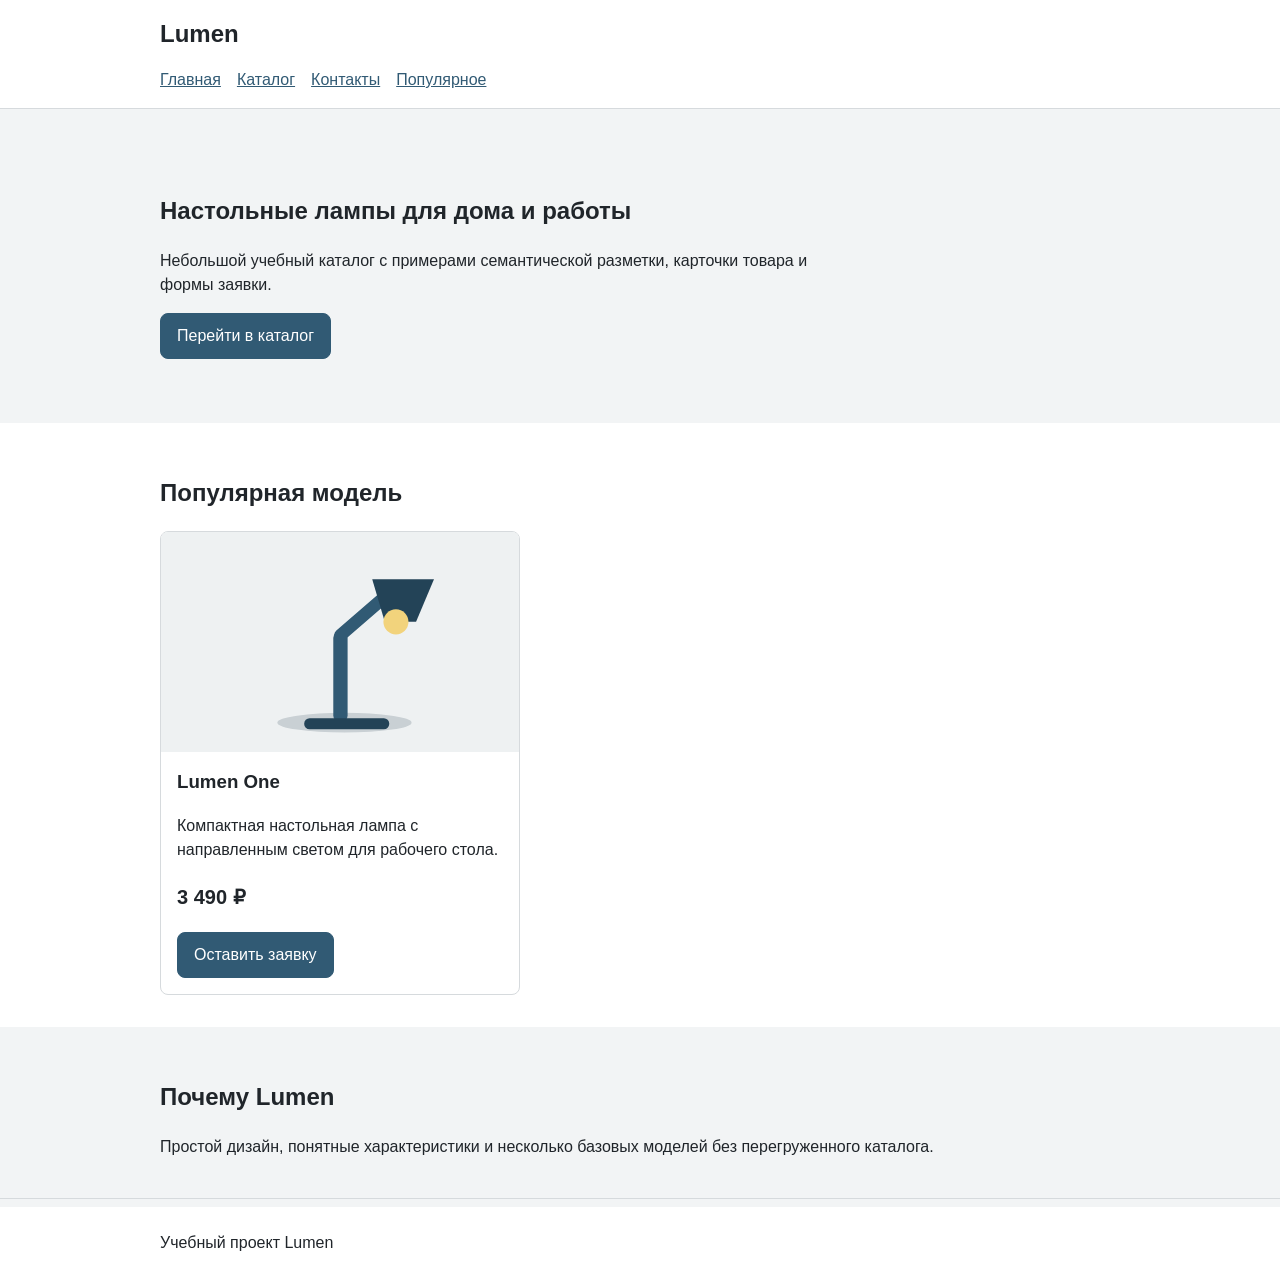
==== index.html @ 56492853 "feat: initialize project from template" ====
<!DOCTYPE html>
<html lang="ru">
<head>
  <meta charset="UTF-8">
  <meta name="viewport" content="width=device-width, initial-scale=1.0">
  <meta name="description" content="Учебный пример небольшого каталога настольных ламп.">
  <title>Lumen — настольные лампы</title>
  <link rel="stylesheet" href="css/style.css">
</head>
<body>
  <header class="site-header">
    <div class="container">
      <a class="logo" href="index.html">Lumen</a>
      <nav class="site-nav" aria-label="Основная навигация">
        <ul class="site-nav__list">
          <li><a href="index.html">Главная</a></li>
          <li><a href="catalog.html">Каталог</a></li>
          <li><a href="contacts.html">Контакты</a></li>
          <li><a href="#popular">Популярное</a></li>
        </ul>
      </nav>
    </div>
  </header>

  <main>
    <section class="hero">
      <div class="container">
        <h1>Настольные лампы для дома и работы</h1>
        <p>Небольшой учебный каталог с примерами семантической разметки, карточки товара и формы заявки.</p>
        <a class="button" href="catalog.html">Перейти в каталог</a>
      </div>
    </section>

    <section class="section" id="popular">
      <div class="container">
        <h2>Популярная модель</h2>
        <article class="product-card">
          <img class="product-card__image" src="images/lamp.svg" alt="Настольная лампа Lumen One">
          <div class="product-card__content">
            <h3 class="product-card__title">Lumen One</h3>
            <p>Компактная настольная лампа с направленным светом для рабочего стола.</p>
            <p class="product-card__price">3 490 ₽</p>
            <button class="button" type="button" id="open-order-dialog">Оставить заявку</button>
          </div>
        </article>
      </div>
    </section>

    <section class="section section--muted" id="advantages">
      <div class="container">
        <h2>Почему Lumen</h2>
        <p>Простой дизайн, понятные характеристики и несколько базовых моделей без перегруженного каталога.</p>
      </div>
    </section>
  </main>

  <footer class="site-footer" id="contacts">
    <div class="container">
      <p>Учебный проект Lumen</p>
    </div>
  </footer>

  <dialog class="order-dialog" id="order-dialog">
    <form class="order-form" id="order-form" action="#" method="post">
      <h2>Заявка на Lumen One</h2>

      <label for="order-name">Имя</label>
      <input id="order-name" name="name" type="text" minlength="2" maxlength="50" autocomplete="name" required>

      <label for="order-email">E-mail</label>
      <input id="order-email" name="email" type="email" placeholder="name@example.ru" autocomplete="email" required>

      <label for="order-phone">Телефон</label>
      <input id="order-phone" name="phone" type="tel" inputmode="tel" placeholder="+7 900 000-00-00" pattern="\+7[0-9]{10}" autocomplete="tel" required>

      <label for="order-model">Модель</label>
      <select id="order-model" name="model" required>
        <option value="">Выберите модель</option>
        <option value="lumen-one">Lumen One</option>
      </select>

      <label for="order-date">Желаемая дата связи</label>
      <input id="order-date" name="contact-date" type="date">

      <input name="source" type="hidden" value="main-page">

      <label for="order-comment">Комментарий</label>
      <textarea id="order-comment" name="comment" rows="4" maxlength="300" placeholder="Дополнительная информация"></textarea>

      <label class="checkbox-label" for="order-agreement">
        <input id="order-agreement" name="agreement" type="checkbox" required>
        Согласен на обработку данных
      </label>

      <p class="form-message" id="form-message" hidden>Заявка отправлена.</p>

      <div class="form-actions">
        <button class="button" type="submit">Отправить</button>
        <button class="button button--secondary" type="button" id="close-order-dialog">Закрыть</button>
      </div>
    </form>
  </dialog>

  <script src="js/main.js"></script>
</body>
</html>
---- css/style.css ----
:root {
  --color-primary: #315a74;
  --color-primary-dark: #234357;
  --color-text: #20252a;
  --color-muted: #f2f4f5;
  --color-border: #d6dadd;
  --color-white: #ffffff;
  --space-sm: 8px;
  --space-md: 16px;
  --space-lg: 32px;
  --radius: 8px;
}

* {
  box-sizing: border-box;
}

body {
  position: relative;
  min-height: 100vh;
  margin: 0;
  padding-bottom: 80px;
  color: var(--color-text);
  background: var(--color-white);
  font-family: Arial, sans-serif;
  line-height: 1.5;
}

img {
  max-width: 100%;
}

.container {
  width: 90%;
  max-width: 960px;
  margin: 0 auto;
}

.site-header {
  padding: var(--space-md) 0;
  border-bottom: 1px solid var(--color-border);
}

.logo {
  display: block;
  margin-bottom: var(--space-md);
  color: var(--color-text);
  font-size: 24px;
  font-weight: 700;
  text-decoration: none;
}

.site-nav__list {
  display: flex;
  gap: var(--space-md);
  margin: 0;
  padding: 0;
  list-style: none;
}

.site-nav a,
.breadcrumbs a {
  color: var(--color-primary);
}

.site-nav a:hover,
.breadcrumbs a:hover {
  color: var(--color-primary-dark);
}

.site-nav a:focus-visible,
.breadcrumbs a:focus-visible,
.button:focus-visible,
input:focus-visible,
select:focus-visible,
textarea:focus-visible {
  outline: 2px solid var(--color-primary);
  outline-offset: 3px;
}

.hero {
  padding: 64px 0;
  background: var(--color-muted);
}

.hero p {
  max-width: 650px;
}

.section {
  padding: var(--space-lg) 0;
}

.section--muted {
  background: var(--color-muted);
}

.product-card {
  width: 360px;
  max-width: 100%;
  margin-top: var(--space-md);
  overflow: hidden;
  border: 1px solid var(--color-border);
  border-radius: var(--radius);
  background: var(--color-white);
}

.product-card__image {
  display: block;
  width: 100%;
  height: 220px;
  object-fit: cover;
  background: var(--color-muted);
}

.product-card__content {
  padding: var(--space-md);
}

.product-card__title {
  margin-top: 0;
}

.product-card__price {
  font-size: 20px;
  font-weight: 700;
}

.button {
  display: inline-block;
  padding: 10px 16px;
  border: 1px solid var(--color-primary);
  border-radius: var(--radius);
  background: var(--color-primary);
  color: var(--color-white);
  font: inherit;
  text-decoration: none;
  cursor: pointer;
}

.button:hover {
  background: var(--color-primary-dark);
}

.button--secondary {
  background: var(--color-white);
  color: var(--color-primary);
}

.breadcrumbs {
  margin-bottom: var(--space-md);
}

.catalog-note,
.contact-box {
  margin: var(--space-md) 0 var(--space-lg);
  padding: var(--space-md);
  border-left: 4px solid var(--color-primary);
  background: var(--color-muted);
}

.order-dialog {
  width: 420px;
  max-width: 90%;
  border: 0;
  border-radius: var(--radius);
}

.order-dialog::backdrop {
  background: rgb(0 0 0 / 45%);
}

.order-form label:not(.checkbox-label) {
  display: block;
  margin-top: var(--space-md);
  margin-bottom: var(--space-sm);
}

.order-form input:not([type="checkbox"]),
.order-form select,
.order-form textarea {
  display: block;
  width: 100%;
  padding: 10px;
  border: 1px solid var(--color-border);
  border-radius: var(--radius);
  font: inherit;
}

.checkbox-label {
  display: block;
  margin: var(--space-md) 0;
}

.form-actions {
  margin-top: var(--space-md);
}

.form-actions .button {
  margin-right: var(--space-sm);
}

.form-message {
  padding: var(--space-sm);
  background: var(--color-muted);
}

.site-footer {
  position: absolute;
  right: 0;
  bottom: 0;
  left: 0;
  margin-top: var(--space-lg);
  padding: var(--space-md) 0;
  border-top: 1px solid var(--color-border);
}
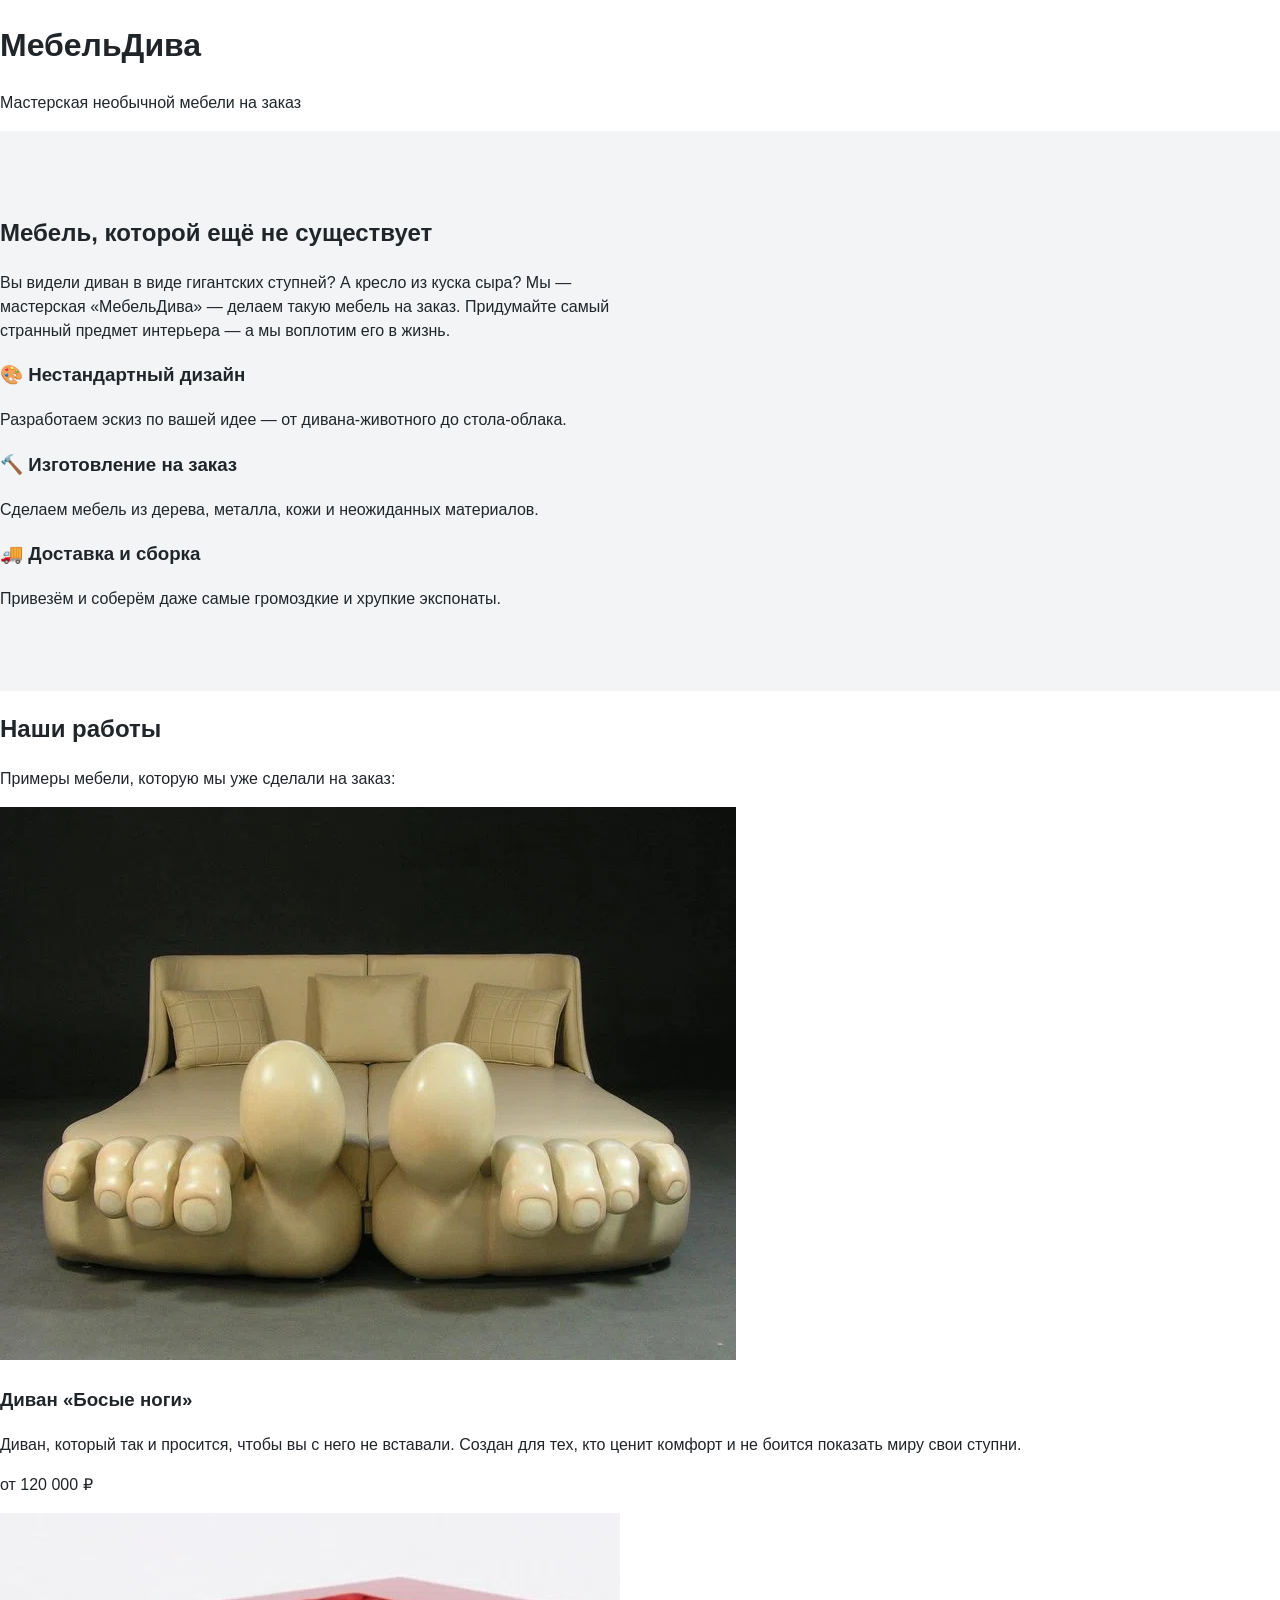
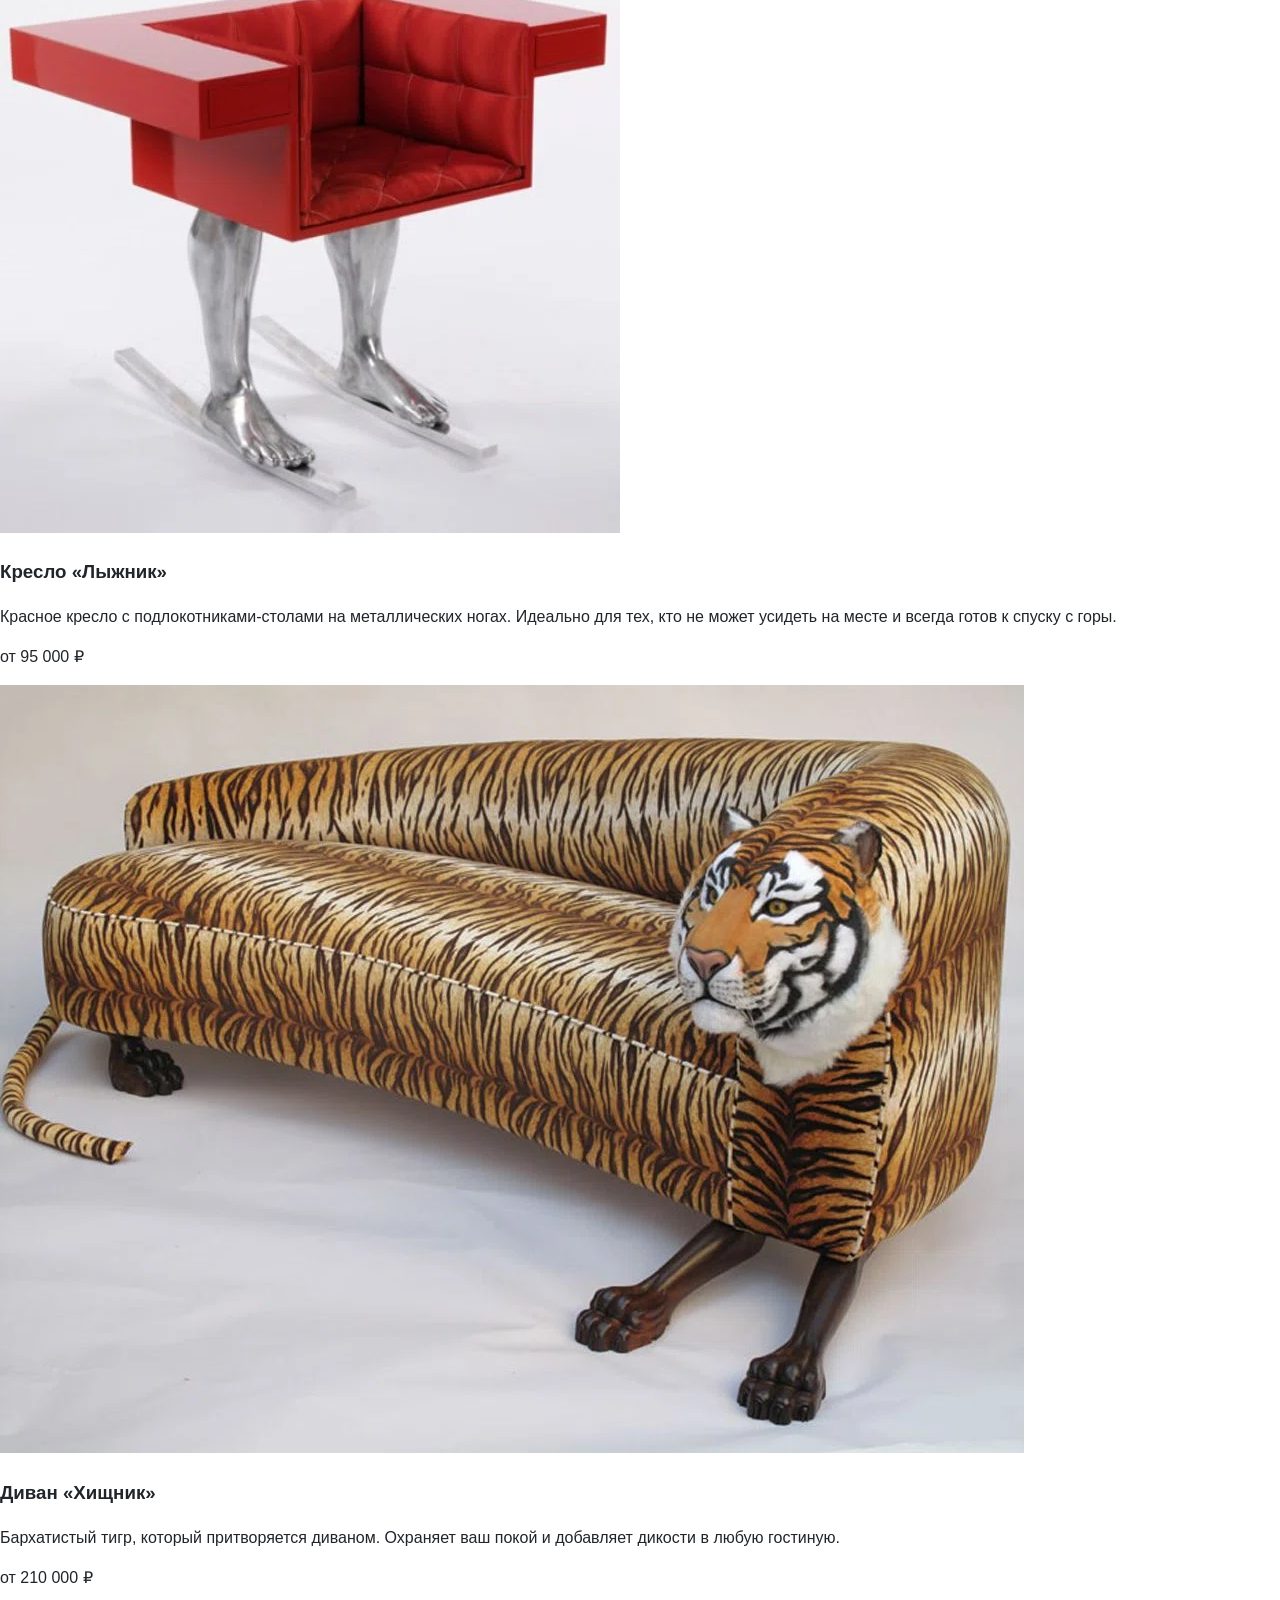
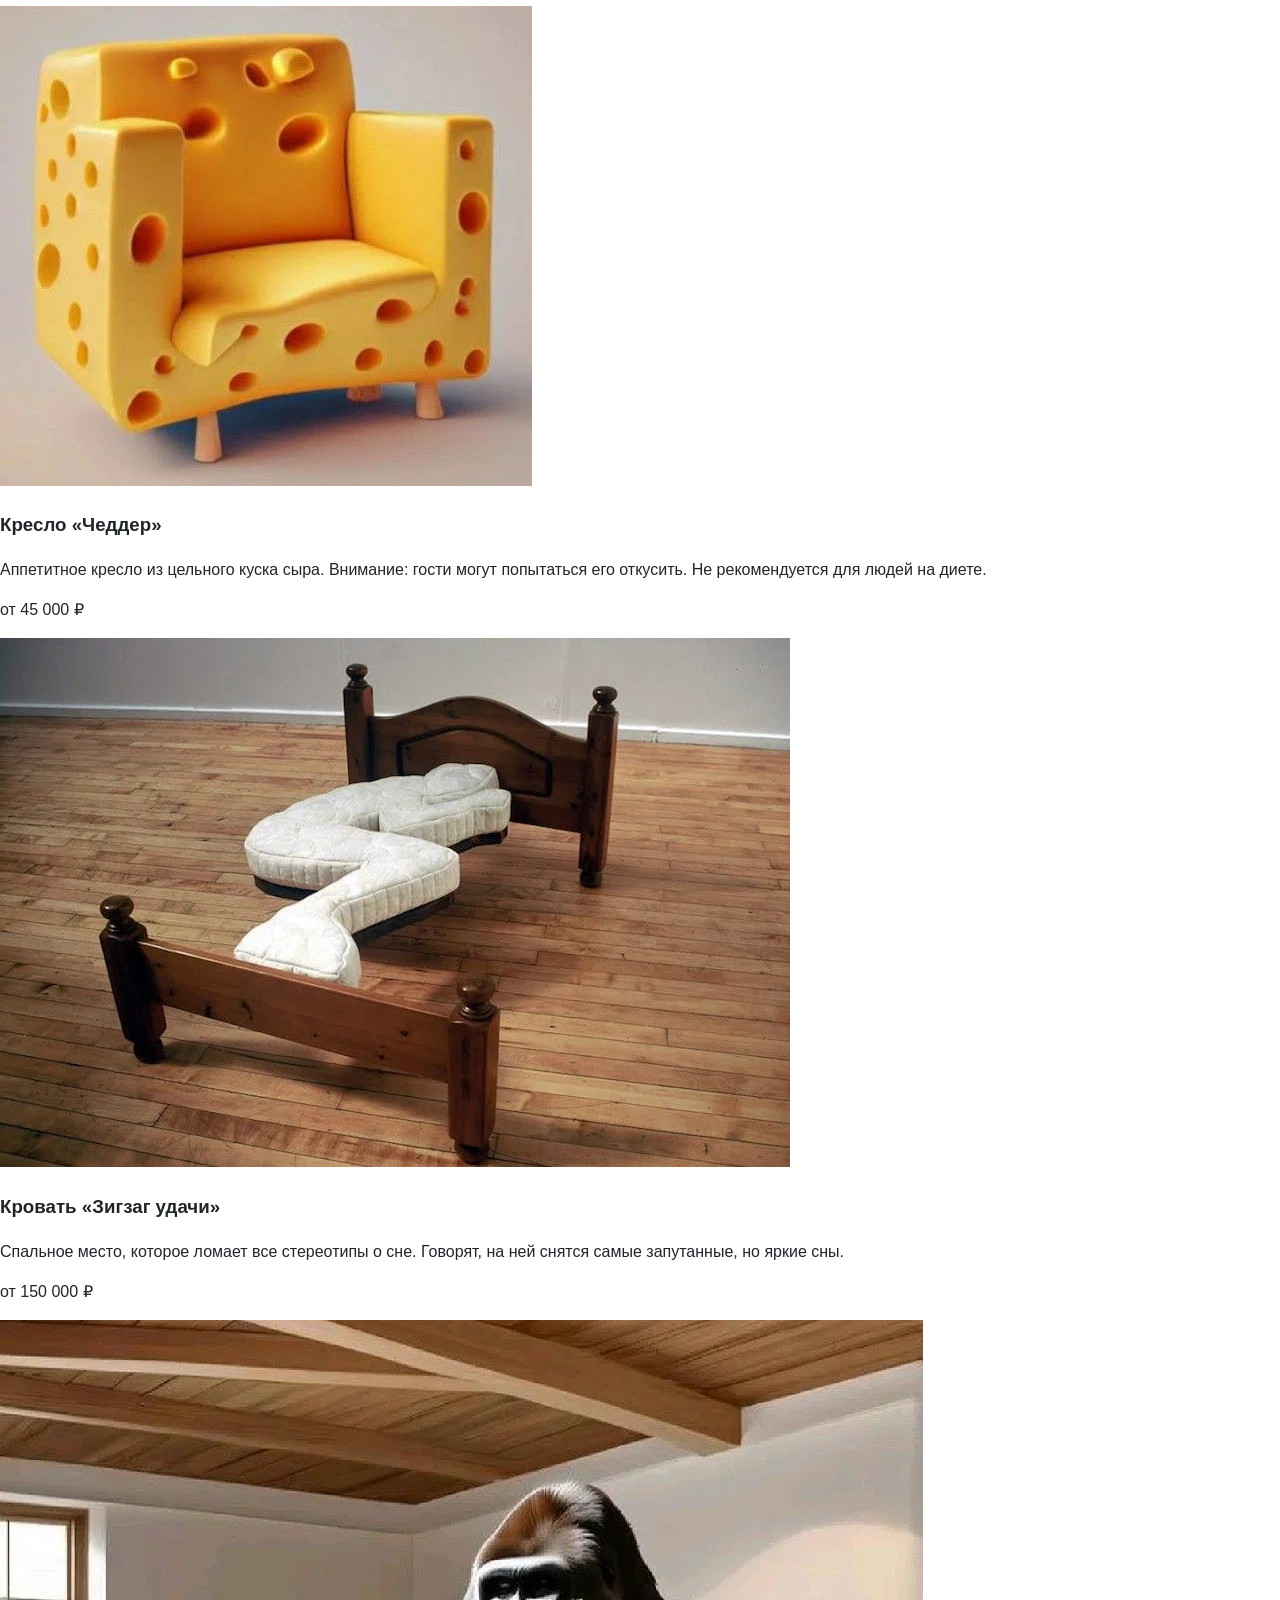
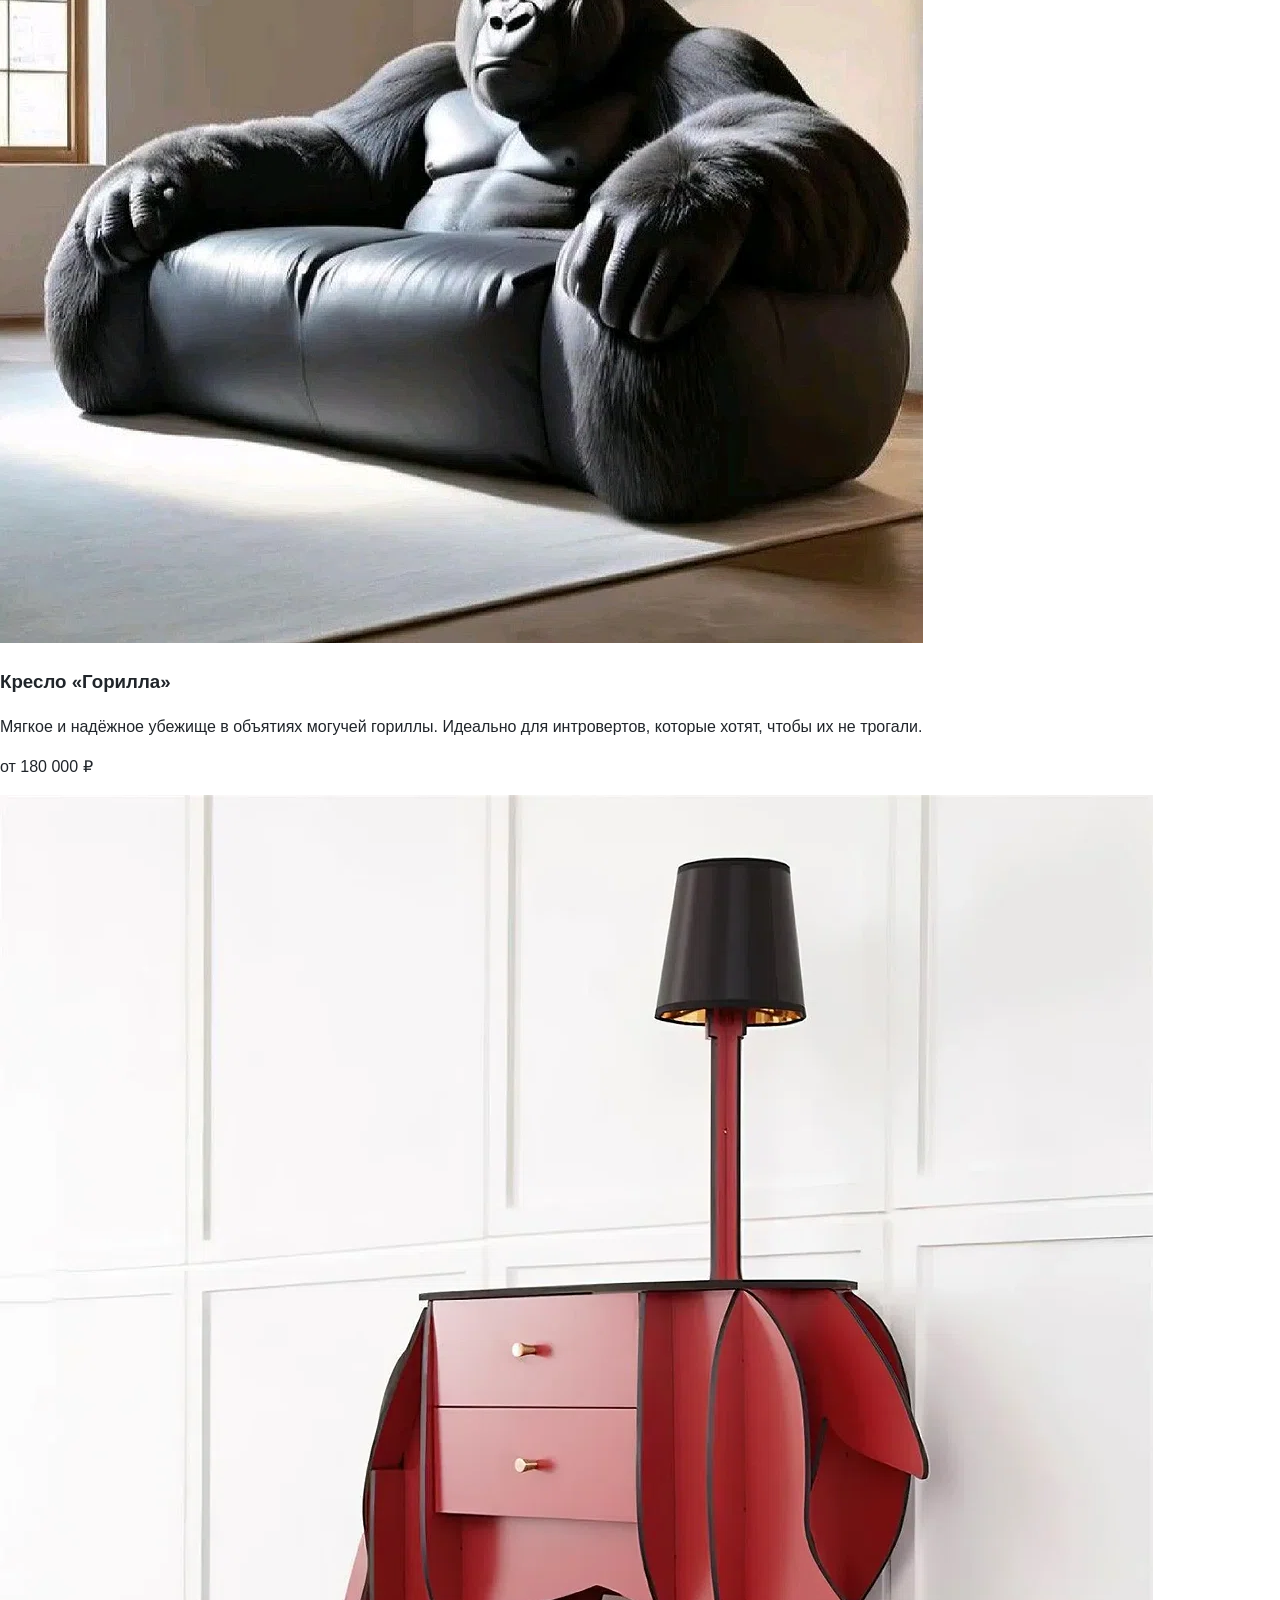
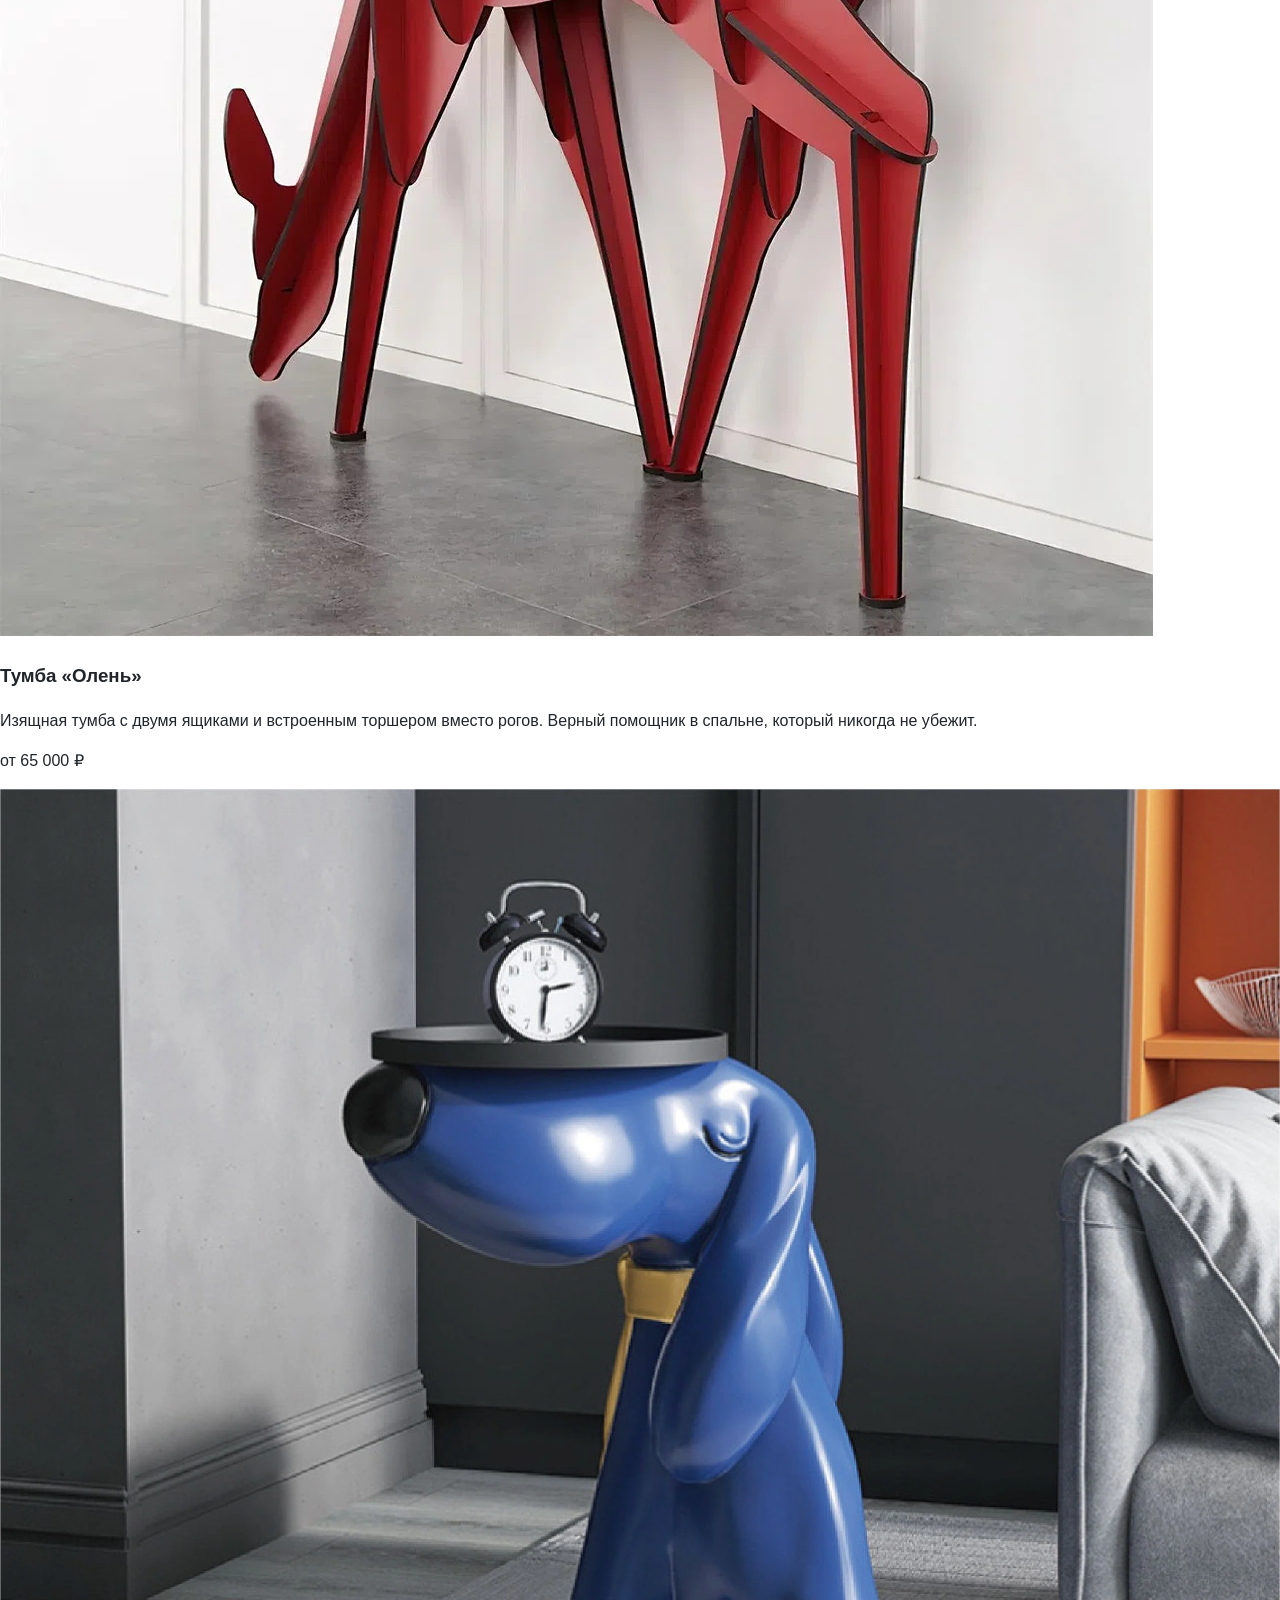
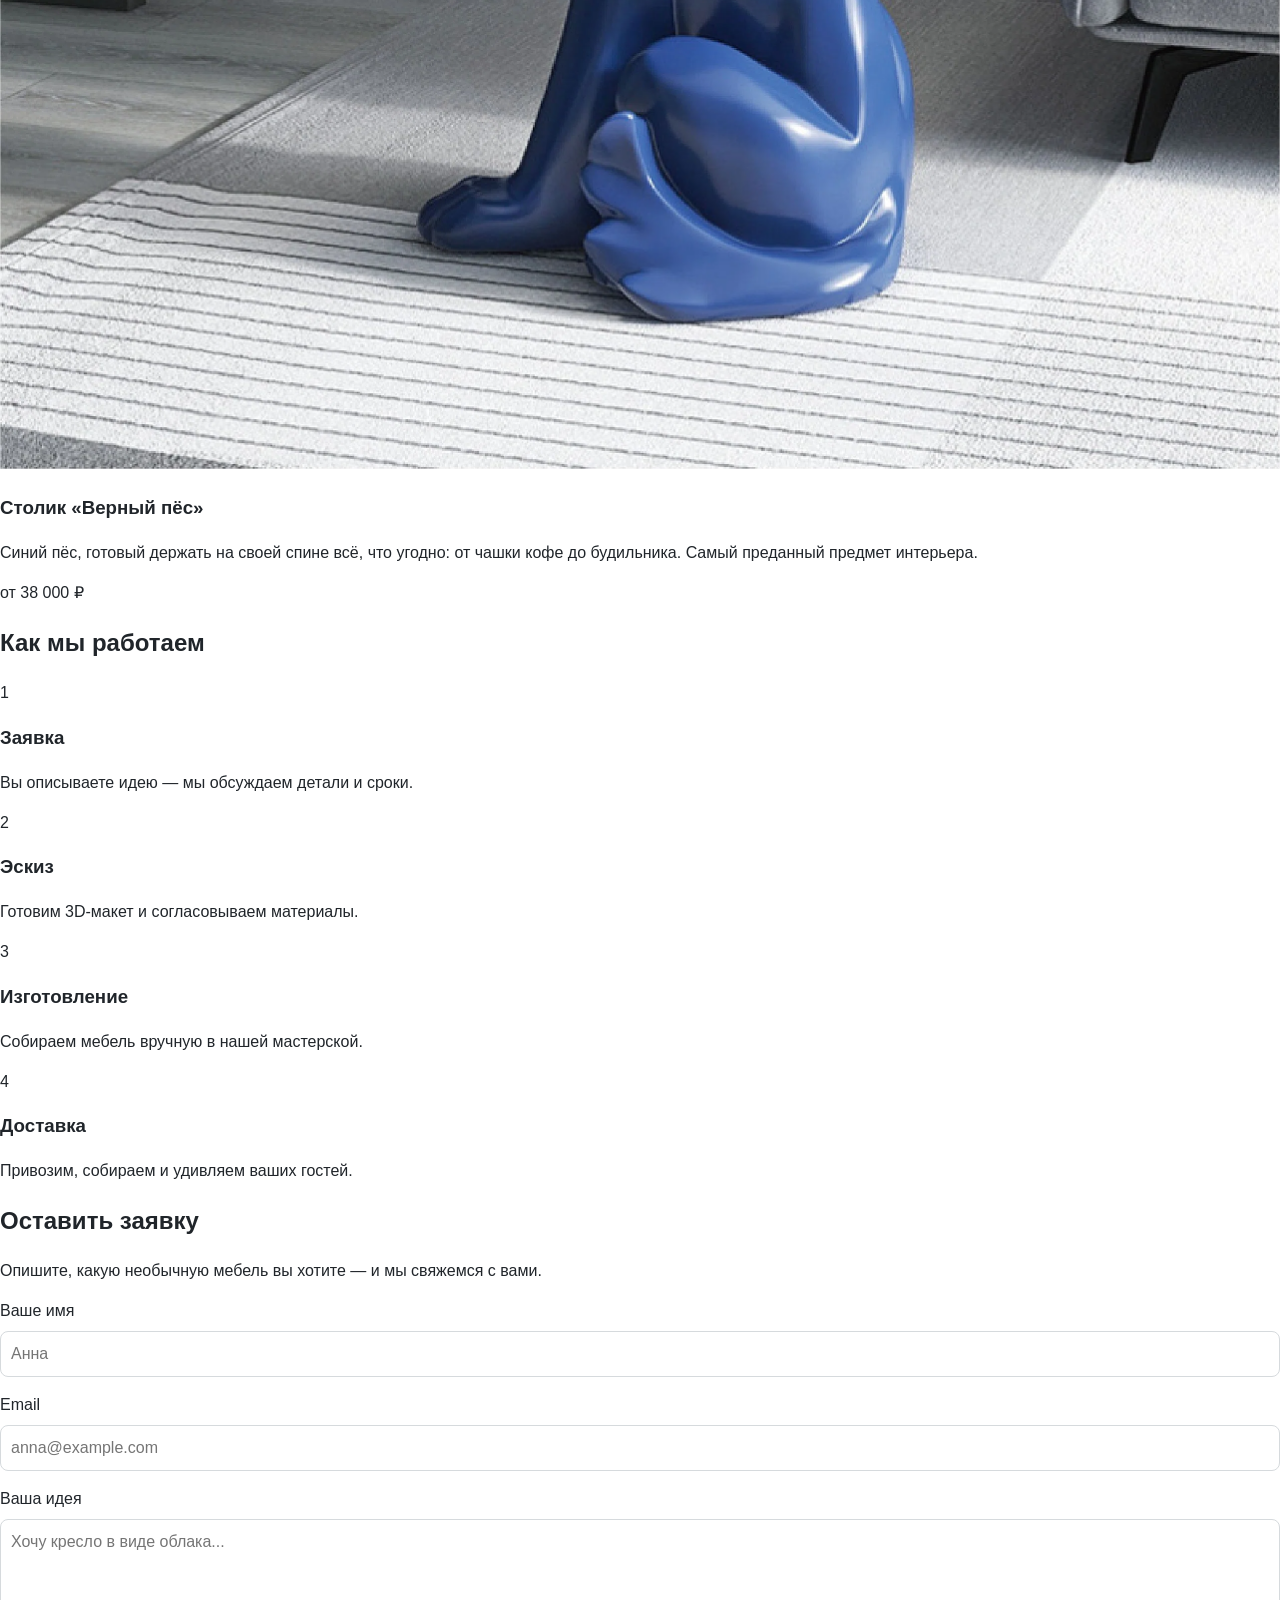
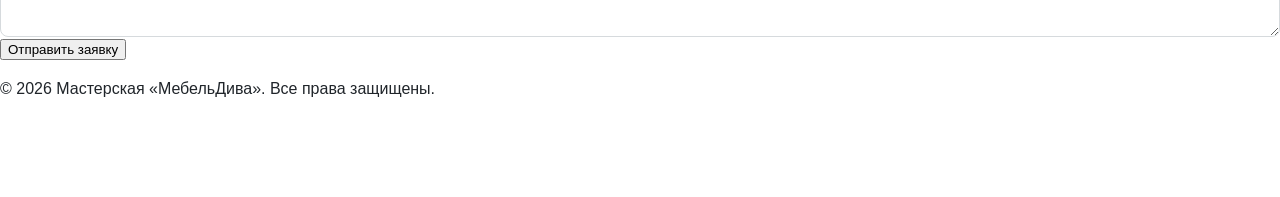
==== commit ea38d623: "feat: add custom furniture workshop design" ====
--- a/index.html
+++ b/index.html
@@ -3,104 +3,160 @@
 <head>
   <meta charset="UTF-8">
   <meta name="viewport" content="width=device-width, initial-scale=1.0">
-  <meta name="description" content="Учебный пример небольшого каталога настольных ламп.">
-  <title>Lumen — настольные лампы</title>
+  <title>МебельДива — мастерская необычной мебели на заказ</title>
   <link rel="stylesheet" href="css/style.css">
 </head>
 <body>
-  <header class="site-header">
-    <div class="container">
-      <a class="logo" href="index.html">Lumen</a>
-      <nav class="site-nav" aria-label="Основная навигация">
-        <ul class="site-nav__list">
-          <li><a href="index.html">Главная</a></li>
-          <li><a href="catalog.html">Каталог</a></li>
-          <li><a href="contacts.html">Контакты</a></li>
-          <li><a href="#popular">Популярное</a></li>
-        </ul>
-      </nav>
-    </div>
+  <header>
+    <h1>МебельДива</h1>
+    <p class="subtitle">Мастерская необычной мебели на заказ</p>
   </header>
 
   <main>
+    <!-- Услуги -->
     <section class="hero">
-      <div class="container">
-        <h1>Настольные лампы для дома и работы</h1>
-        <p>Небольшой учебный каталог с примерами семантической разметки, карточки товара и формы заявки.</p>
-        <a class="button" href="catalog.html">Перейти в каталог</a>
+      <h2>Мебель, которой ещё не существует</h2>
+      <p>
+        Вы видели диван в виде гигантских ступней? А кресло из куска сыра?
+        Мы — мастерская «МебельДива» — делаем такую мебель на заказ.
+        Придумайте самый странный предмет интерьера — а мы воплотим его в жизнь.
+      </p>
+      <div class="services">
+        <div class="service-card">
+          <h3>🎨 Нестандартный дизайн</h3>
+          <p>Разработаем эскиз по вашей идее — от дивана-животного до стола-облака.</p>
+        </div>
+        <div class="service-card">
+          <h3>🔨 Изготовление на заказ</h3>
+          <p>Сделаем мебель из дерева, металла, кожи и неожиданных материалов.</p>
+        </div>
+        <div class="service-card">
+          <h3>🚚 Доставка и сборка</h3>
+          <p>Привезём и соберём даже самые громоздкие и хрупкие экспонаты.</p>
+        </div>
       </div>
     </section>
 
-    <section class="section" id="popular">
-      <div class="container">
-        <h2>Популярная модель</h2>
-        <article class="product-card">
-          <img class="product-card__image" src="images/lamp.svg" alt="Настольная лампа Lumen One">
-          <div class="product-card__content">
-            <h3 class="product-card__title">Lumen One</h3>
-            <p>Компактная настольная лампа с направленным светом для рабочего стола.</p>
-            <p class="product-card__price">3 490 ₽</p>
-            <button class="button" type="button" id="open-order-dialog">Оставить заявку</button>
-          </div>
+    <!-- Портфолио -->
+    <section class="gallery">
+      <h2>Наши работы</h2>
+      <p class="gallery-intro">Примеры мебели, которую мы уже сделали на заказ:</p>
+
+      <div class="gallery-grid">
+        <!-- 1 -->
+        <article class="item-card">
+          <img src="images/item-1.jpg" alt="Диван в виде гигантских ступней">
+          <h3>Диван «Босые ноги»</h3>
+          <p class="desc">Диван, который так и просится, чтобы вы с него не вставали. Создан для тех, кто ценит комфорт и не боится показать миру свои ступни.</p>
+          <p class="price">от 120 000 ₽</p>
+        </article>
+
+        <!-- 2 -->
+        <article class="item-card">
+          <img src="images/item-2.jpg" alt="Красное кресло на металлических ногах">
+          <h3>Кресло «Лыжник»</h3>
+          <p class="desc">Красное кресло с подлокотниками-столами на металлических ногах. Идеально для тех, кто не может усидеть на месте и всегда готов к спуску с горы.</p>
+          <p class="price">от 95 000 ₽</p>
+        </article>
+
+        <!-- 3 -->
+        <article class="item-card">
+          <img src="images/item-3.jpg" alt="Диван с тигриным окрасом и головой тигра">
+          <h3>Диван «Хищник»</h3>
+          <p class="desc">Бархатистый тигр, который притворяется диваном. Охраняет ваш покой и добавляет дикости в любую гостиную.</p>
+          <p class="price">от 210 000 ₽</p>
+        </article>
+
+        <!-- 4 -->
+        <article class="item-card">
+          <img src="images/item-4.jpg" alt="Желтое кресло в виде куска сыра">
+          <h3>Кресло «Чеддер»</h3>
+          <p class="desc">Аппетитное кресло из цельного куска сыра. Внимание: гости могут попытаться его откусить. Не рекомендуется для людей на диете.</p>
+          <p class="price">от 45 000 ₽</p>
+        </article>
+
+        <!-- 5 -->
+        <article class="item-card">
+          <img src="images/item-5.jpg" alt="Кровать в форме зигзага">
+          <h3>Кровать «Зигзаг удачи»</h3>
+          <p class="desc">Спальное место, которое ломает все стереотипы о сне. Говорят, на ней снятся самые запутанные, но яркие сны.</p>
+          <p class="price">от 150 000 ₽</p>
+        </article>
+
+        <!-- 6 -->
+        <article class="item-card">
+          <img src="images/item-6.jpg" alt="Кресло в виде гориллы">
+          <h3>Кресло «Горилла»</h3>
+          <p class="desc">Мягкое и надёжное убежище в объятиях могучей гориллы. Идеально для интровертов, которые хотят, чтобы их не трогали.</p>
+          <p class="price">от 180 000 ₽</p>
+        </article>
+
+        <!-- 7 -->
+        <article class="item-card">
+          <img src="images/item-7.jpg" alt="Красная тумба в виде оленя">
+          <h3>Тумба «Олень»</h3>
+          <p class="desc">Изящная тумба с двумя ящиками и встроенным торшером вместо рогов. Верный помощник в спальне, который никогда не убежит.</p>
+          <p class="price">от 65 000 ₽</p>
+        </article>
+
+        <!-- 8 -->
+        <article class="item-card">
+          <img src="images/item-8.jpg" alt="Синий столик в виде собаки">
+          <h3>Столик «Верный пёс»</h3>
+          <p class="desc">Синий пёс, готовый держать на своей спине всё, что угодно: от чашки кофе до будильника. Самый преданный предмет интерьера.</p>
+          <p class="price">от 38 000 ₽</p>
         </article>
       </div>
     </section>
 
-    <section class="section section--muted" id="advantages">
-      <div class="container">
-        <h2>Почему Lumen</h2>
-        <p>Простой дизайн, понятные характеристики и несколько базовых моделей без перегруженного каталога.</p>
+    <!-- Как мы работаем -->
+    <section class="process">
+      <h2>Как мы работаем</h2>
+      <div class="process-steps">
+        <div class="step">
+          <span class="step-number">1</span>
+          <h3>Заявка</h3>
+          <p>Вы описываете идею — мы обсуждаем детали и сроки.</p>
+        </div>
+        <div class="step">
+          <span class="step-number">2</span>
+          <h3>Эскиз</h3>
+          <p>Готовим 3D-макет и согласовываем материалы.</p>
+        </div>
+        <div class="step">
+          <span class="step-number">3</span>
+          <h3>Изготовление</h3>
+          <p>Собираем мебель вручную в нашей мастерской.</p>
+        </div>
+        <div class="step">
+          <span class="step-number">4</span>
+          <h3>Доставка</h3>
+          <p>Привозим, собираем и удивляем ваших гостей.</p>
+        </div>
       </div>
+    </section>
+
+    <!-- Форма заявки -->
+    <section class="order">
+      <h2>Оставить заявку</h2>
+      <p>Опишите, какую необычную мебель вы хотите — и мы свяжемся с вами.</p>
+      <form class="order-form" action="#" method="post">
+        <label for="name">Ваше имя</label>
+        <input type="text" id="name" name="name" placeholder="Анна" required>
+
+        <label for="email">Email</label>
+        <input type="email" id="email" name="email" placeholder="anna@example.com" required>
+
+        <label for="idea">Ваша идея</label>
+        <textarea id="idea" name="idea" rows="4" placeholder="Хочу кресло в виде облака..." required></textarea>
+
+        <button type="submit">Отправить заявку</button>
+      </form>
     </section>
   </main>
 
-  <footer class="site-footer" id="contacts">
-    <div class="container">
-      <p>Учебный проект Lumen</p>
-    </div>
+  <footer>
+    <p>&copy; 2026 Мастерская «МебельДива». Все права защищены.</p>
   </footer>
-
-  <dialog class="order-dialog" id="order-dialog">
-    <form class="order-form" id="order-form" action="#" method="post">
-      <h2>Заявка на Lumen One</h2>
-
-      <label for="order-name">Имя</label>
-      <input id="order-name" name="name" type="text" minlength="2" maxlength="50" autocomplete="name" required>
-
-      <label for="order-email">E-mail</label>
-      <input id="order-email" name="email" type="email" placeholder="name@example.ru" autocomplete="email" required>
-
-      <label for="order-phone">Телефон</label>
-      <input id="order-phone" name="phone" type="tel" inputmode="tel" placeholder="+7 900 000-00-00" pattern="\+7[0-9]{10}" autocomplete="tel" required>
-
-      <label for="order-model">Модель</label>
-      <select id="order-model" name="model" required>
-        <option value="">Выберите модель</option>
-        <option value="lumen-one">Lumen One</option>
-      </select>
-
-      <label for="order-date">Желаемая дата связи</label>
-      <input id="order-date" name="contact-date" type="date">
-
-      <input name="source" type="hidden" value="main-page">
-
-      <label for="order-comment">Комментарий</label>
-      <textarea id="order-comment" name="comment" rows="4" maxlength="300" placeholder="Дополнительная информация"></textarea>
-
-      <label class="checkbox-label" for="order-agreement">
-        <input id="order-agreement" name="agreement" type="checkbox" required>
-        Согласен на обработку данных
-      </label>
-
-      <p class="form-message" id="form-message" hidden>Заявка отправлена.</p>
-
-      <div class="form-actions">
-        <button class="button" type="submit">Отправить</button>
-        <button class="button button--secondary" type="button" id="close-order-dialog">Закрыть</button>
-      </div>
-    </form>
-  </dialog>
-
-  <script src="js/main.js"></script>
 </body>
-</html>
+</html>
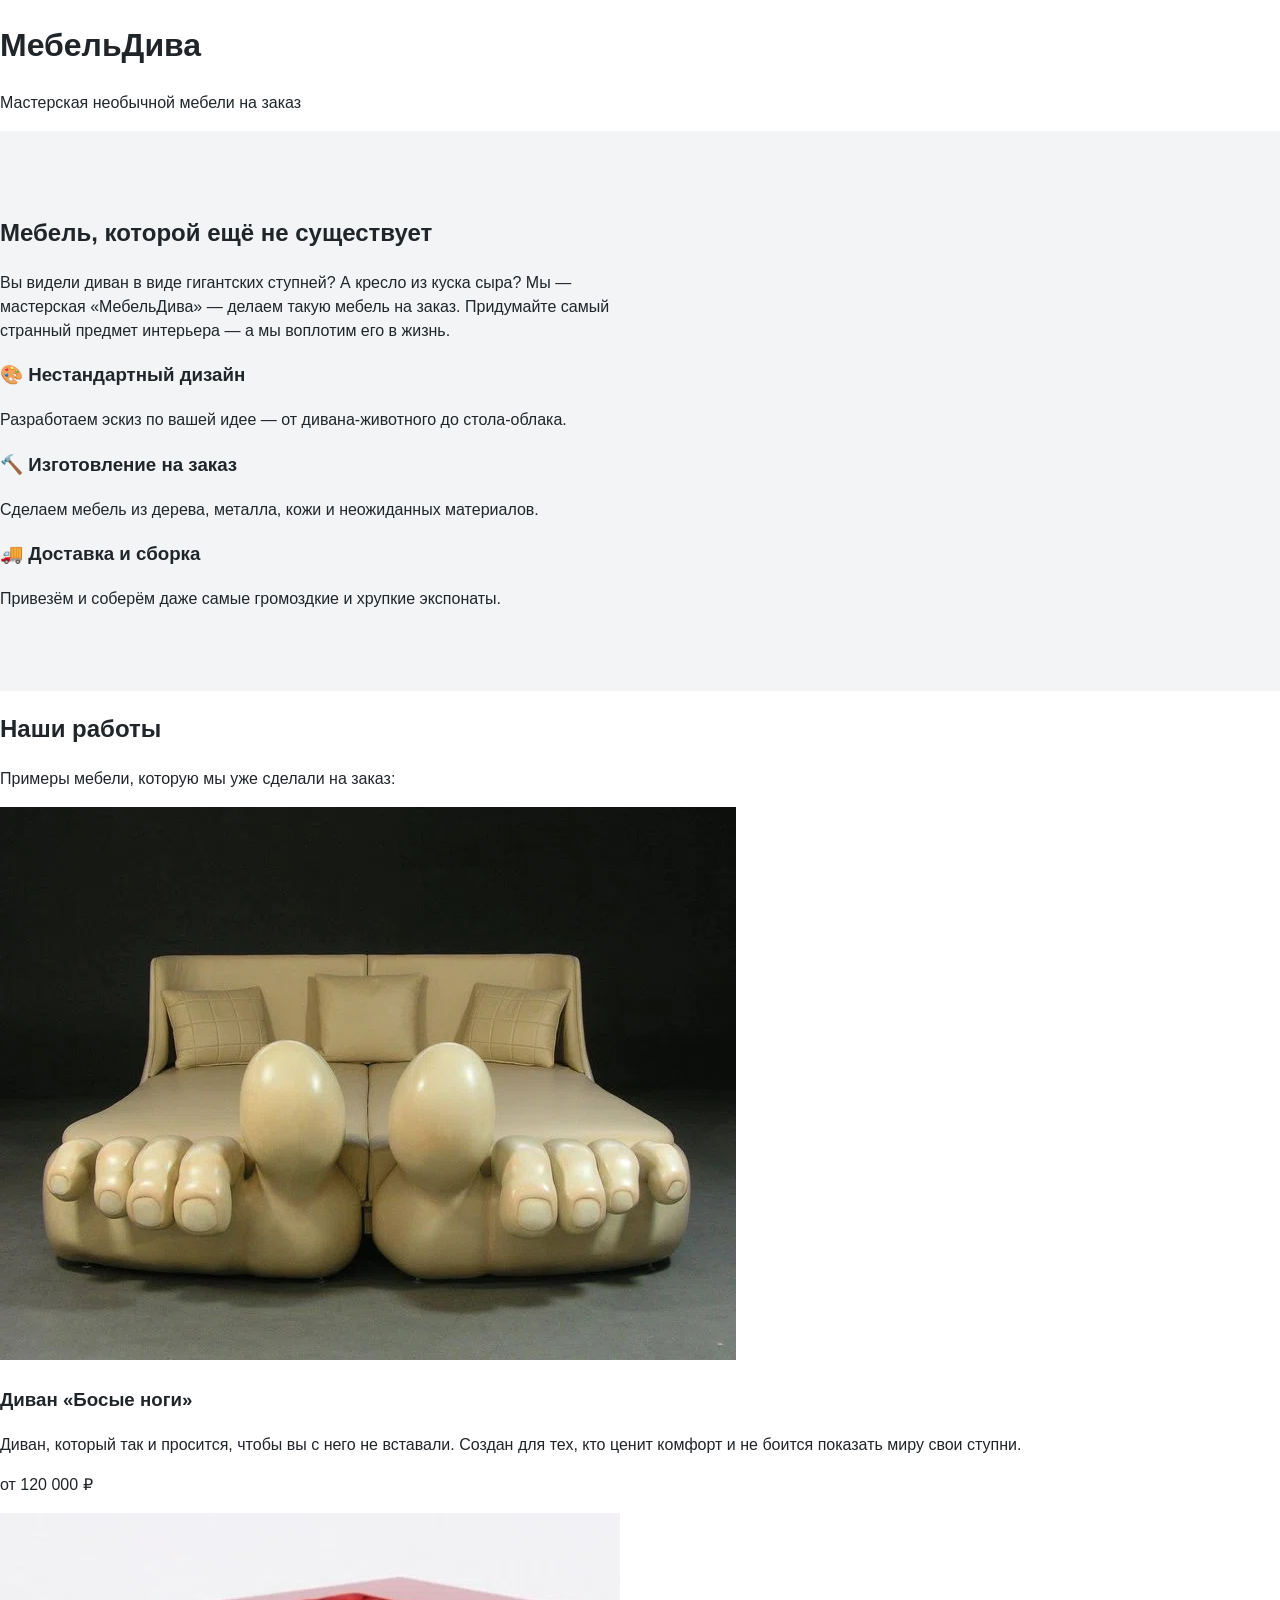
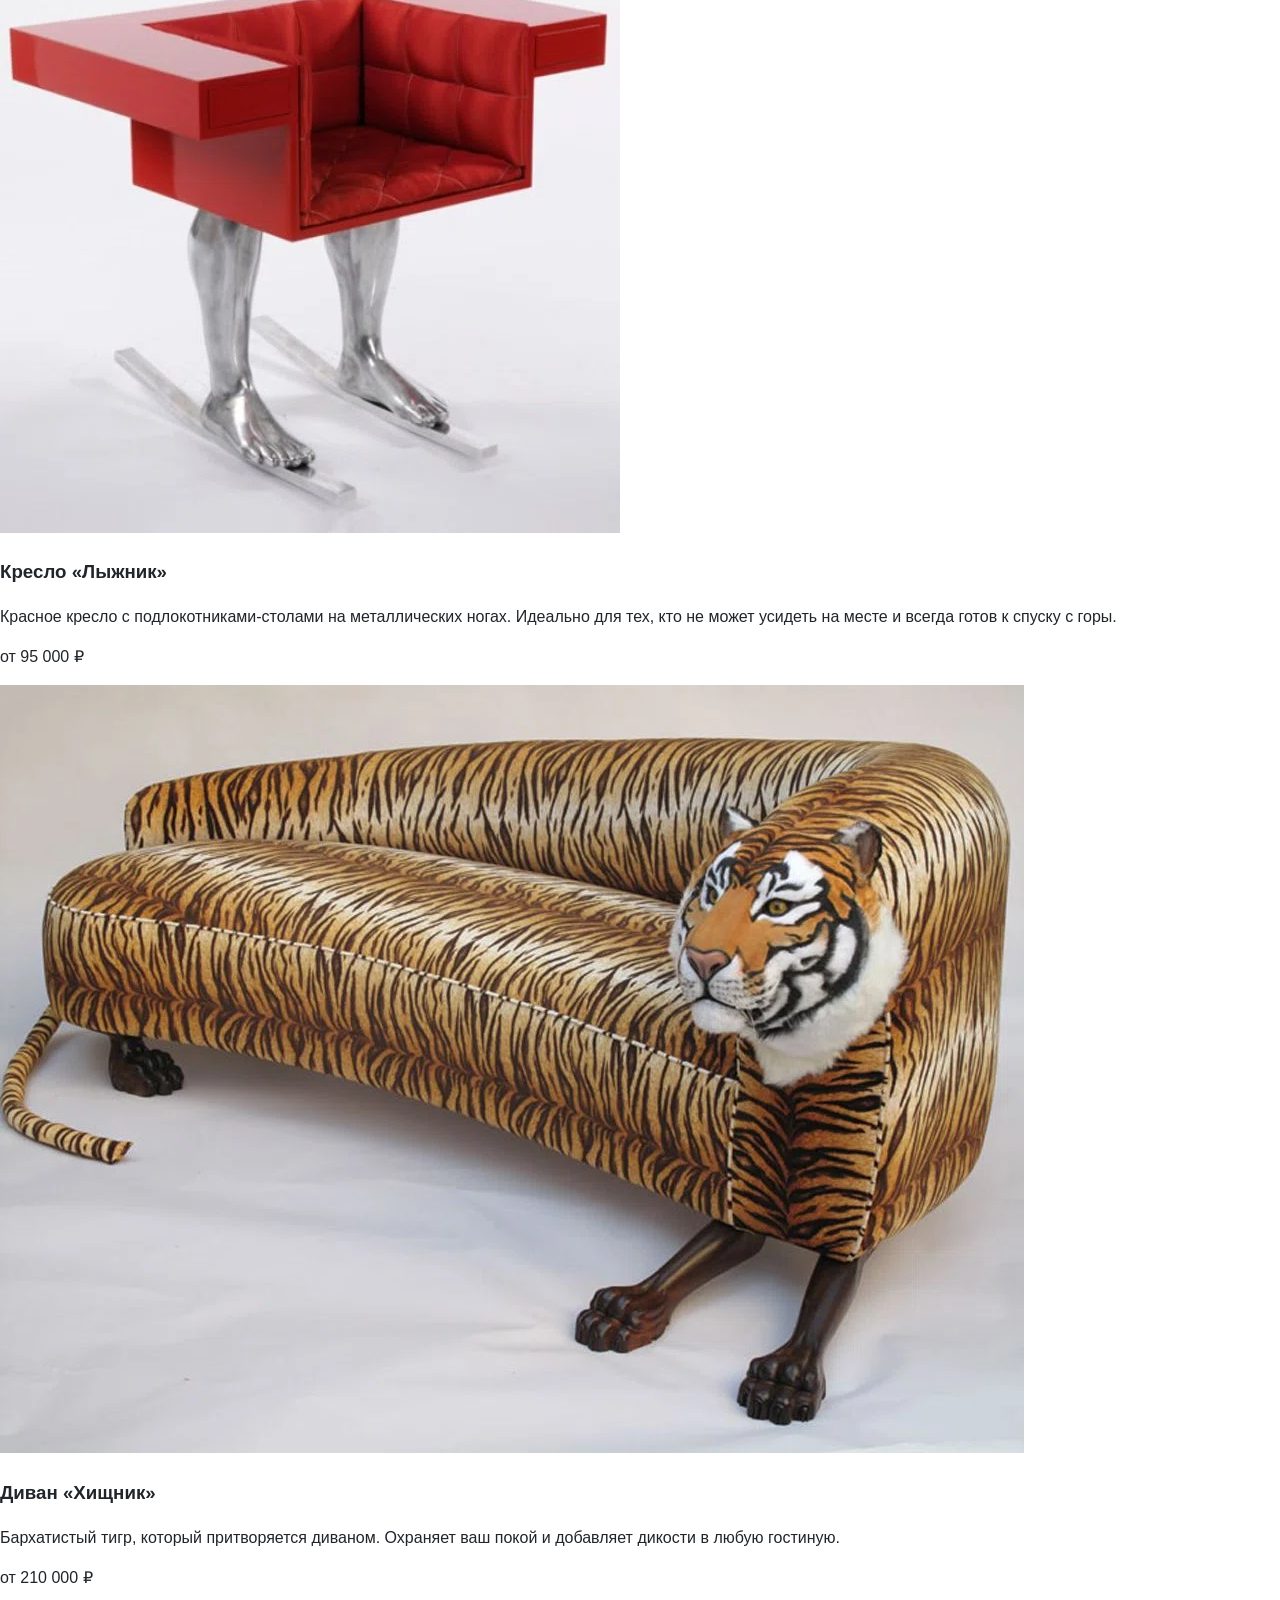
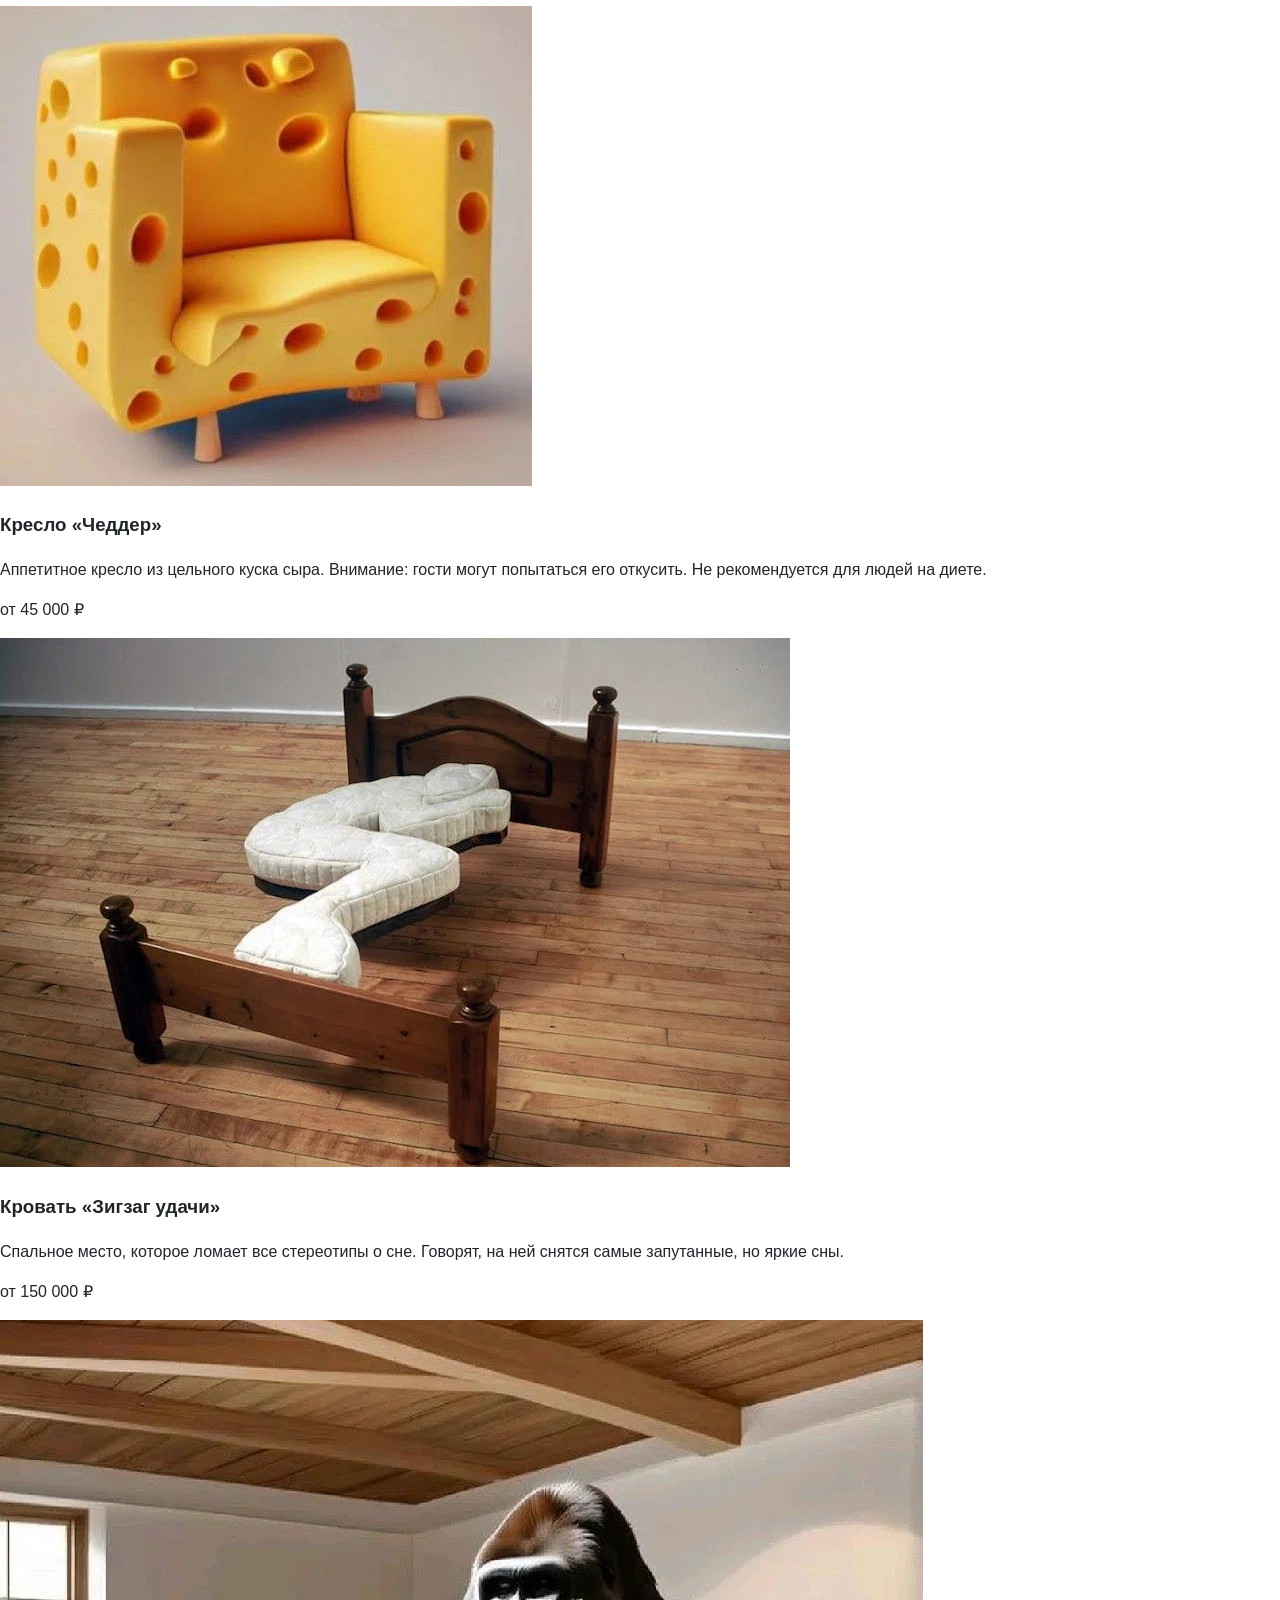
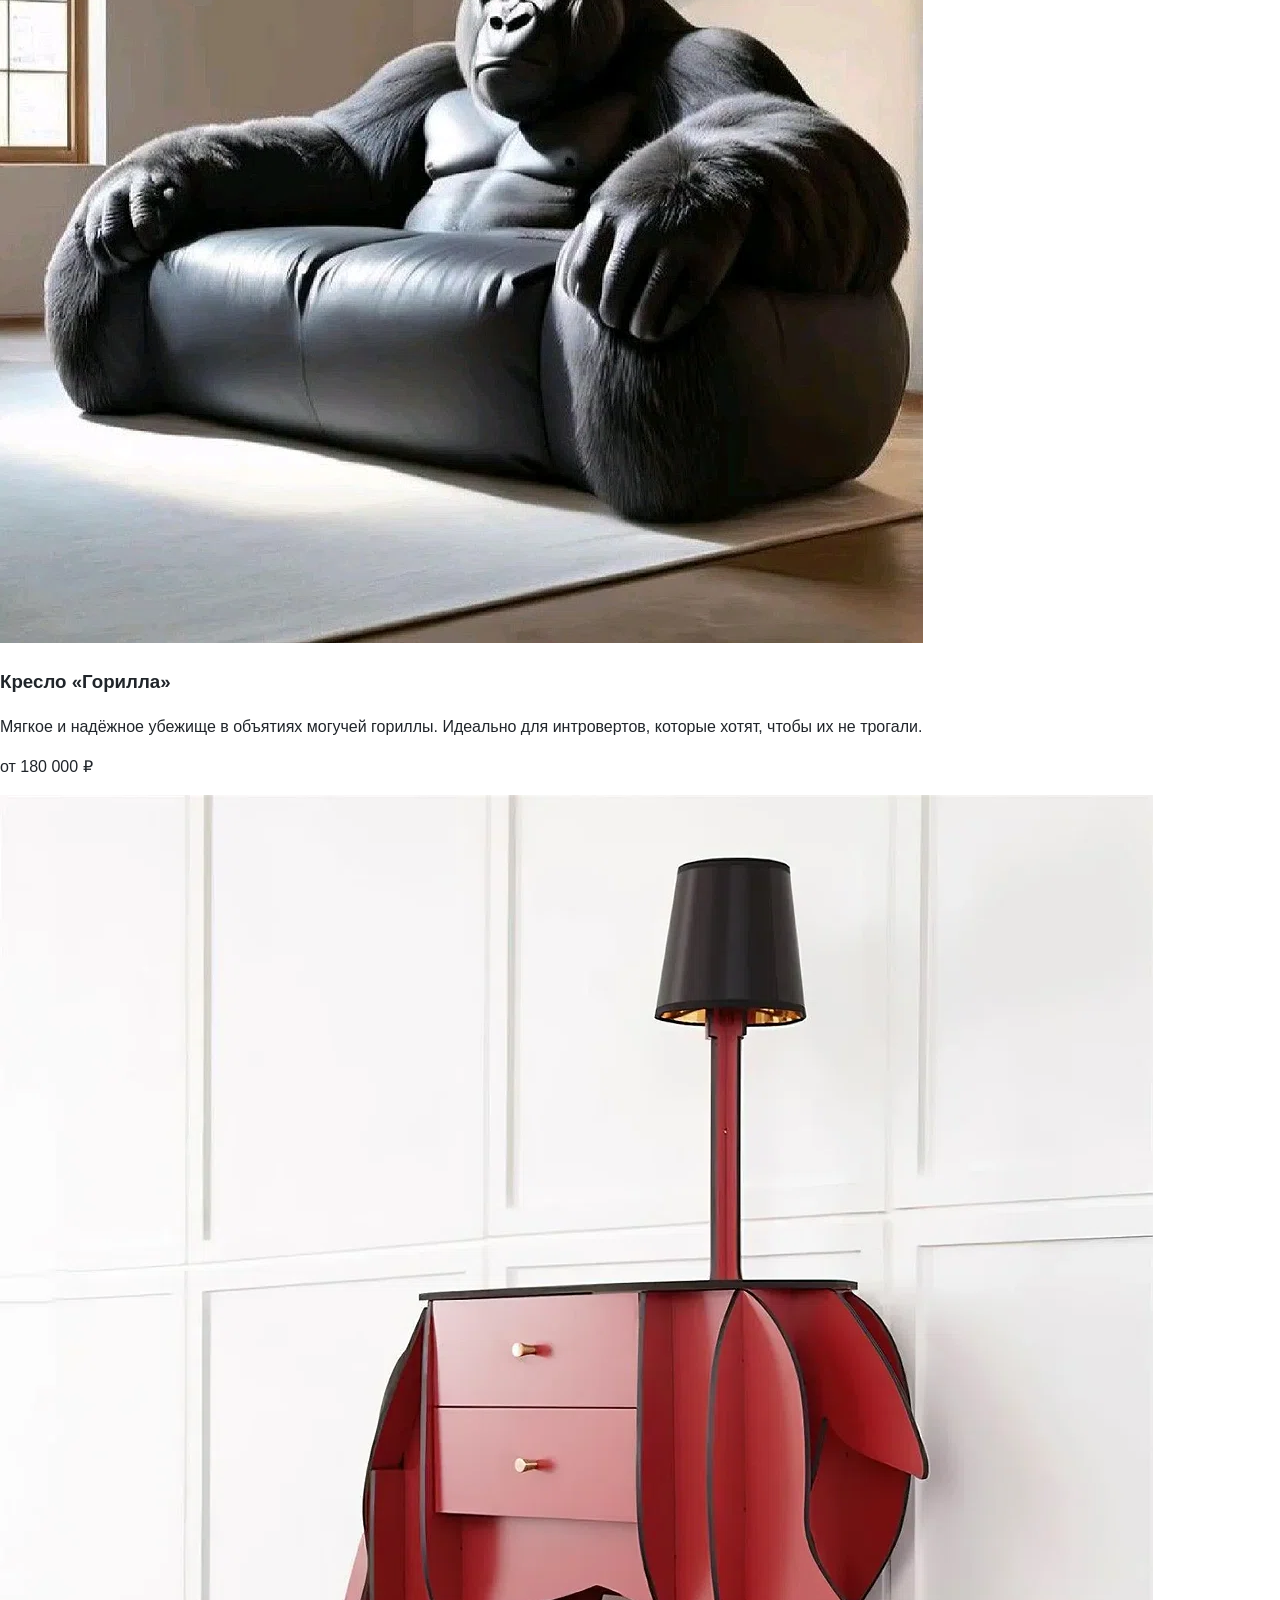
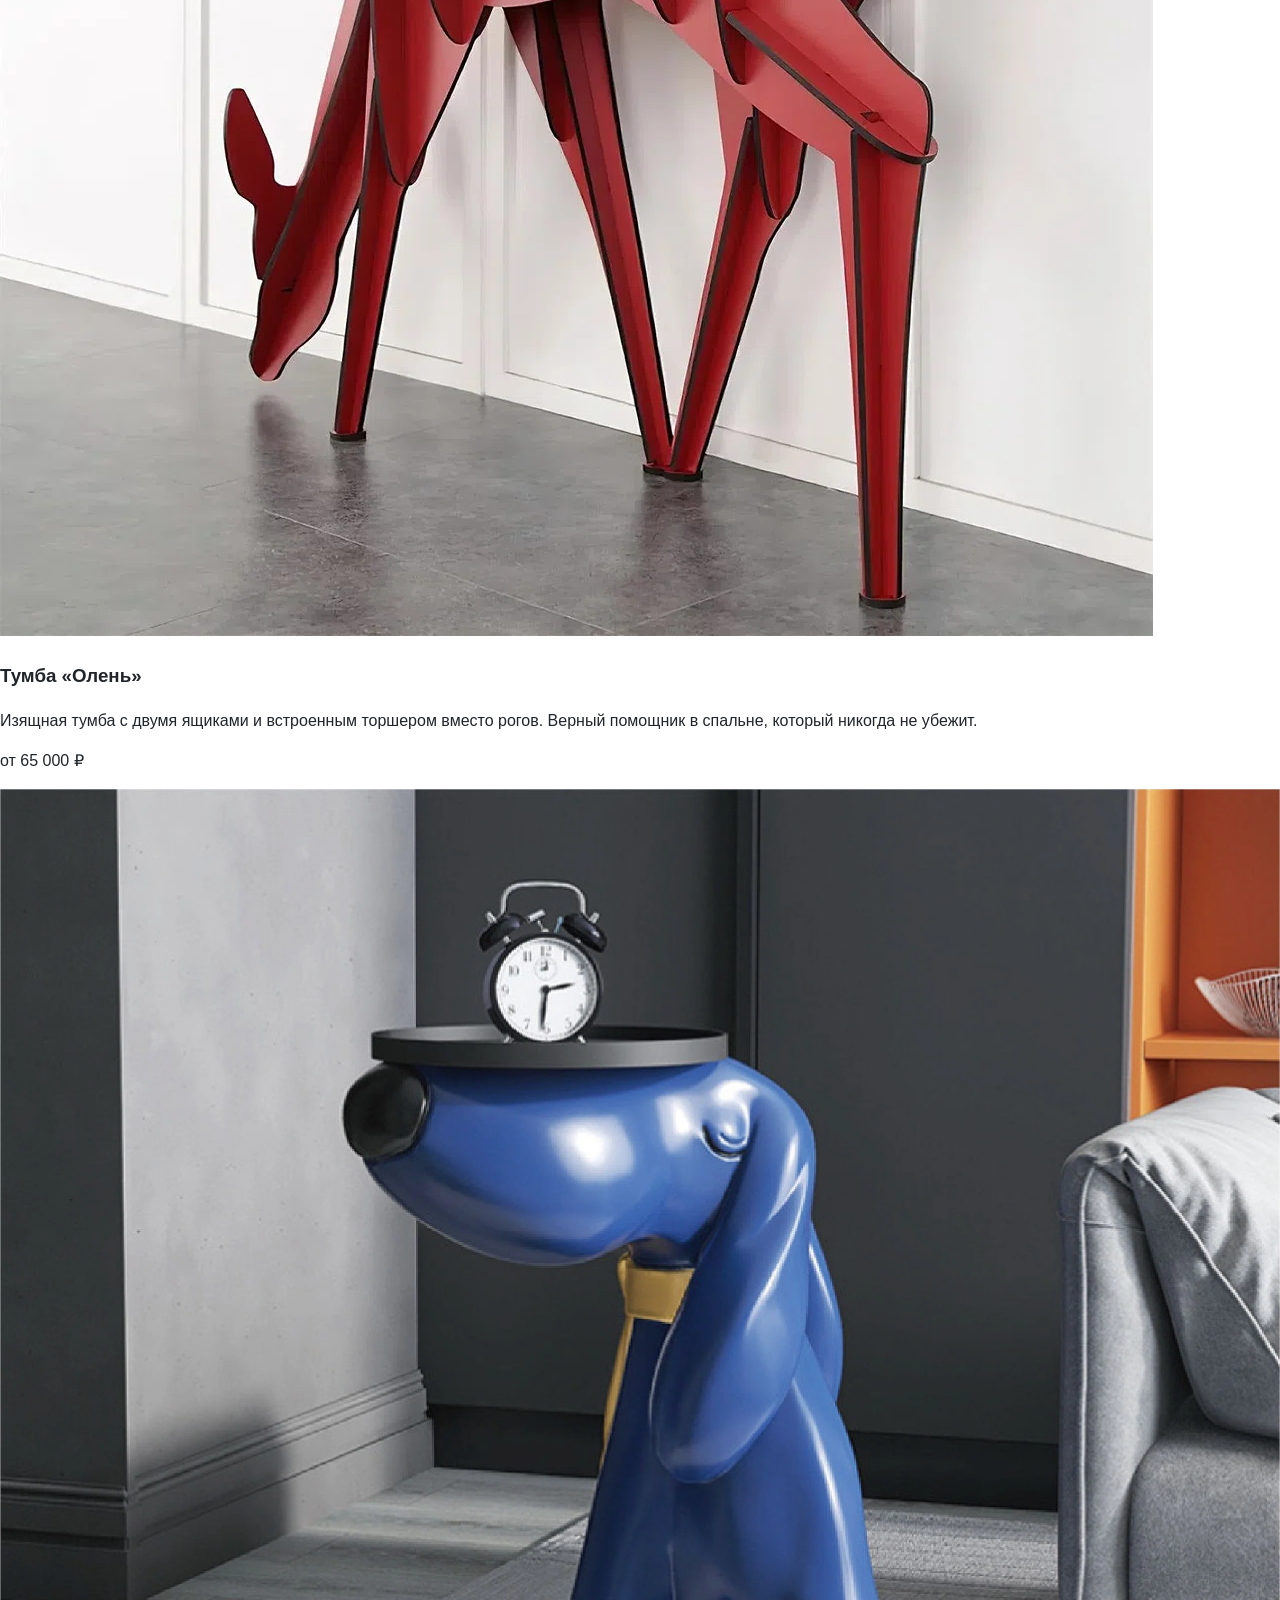
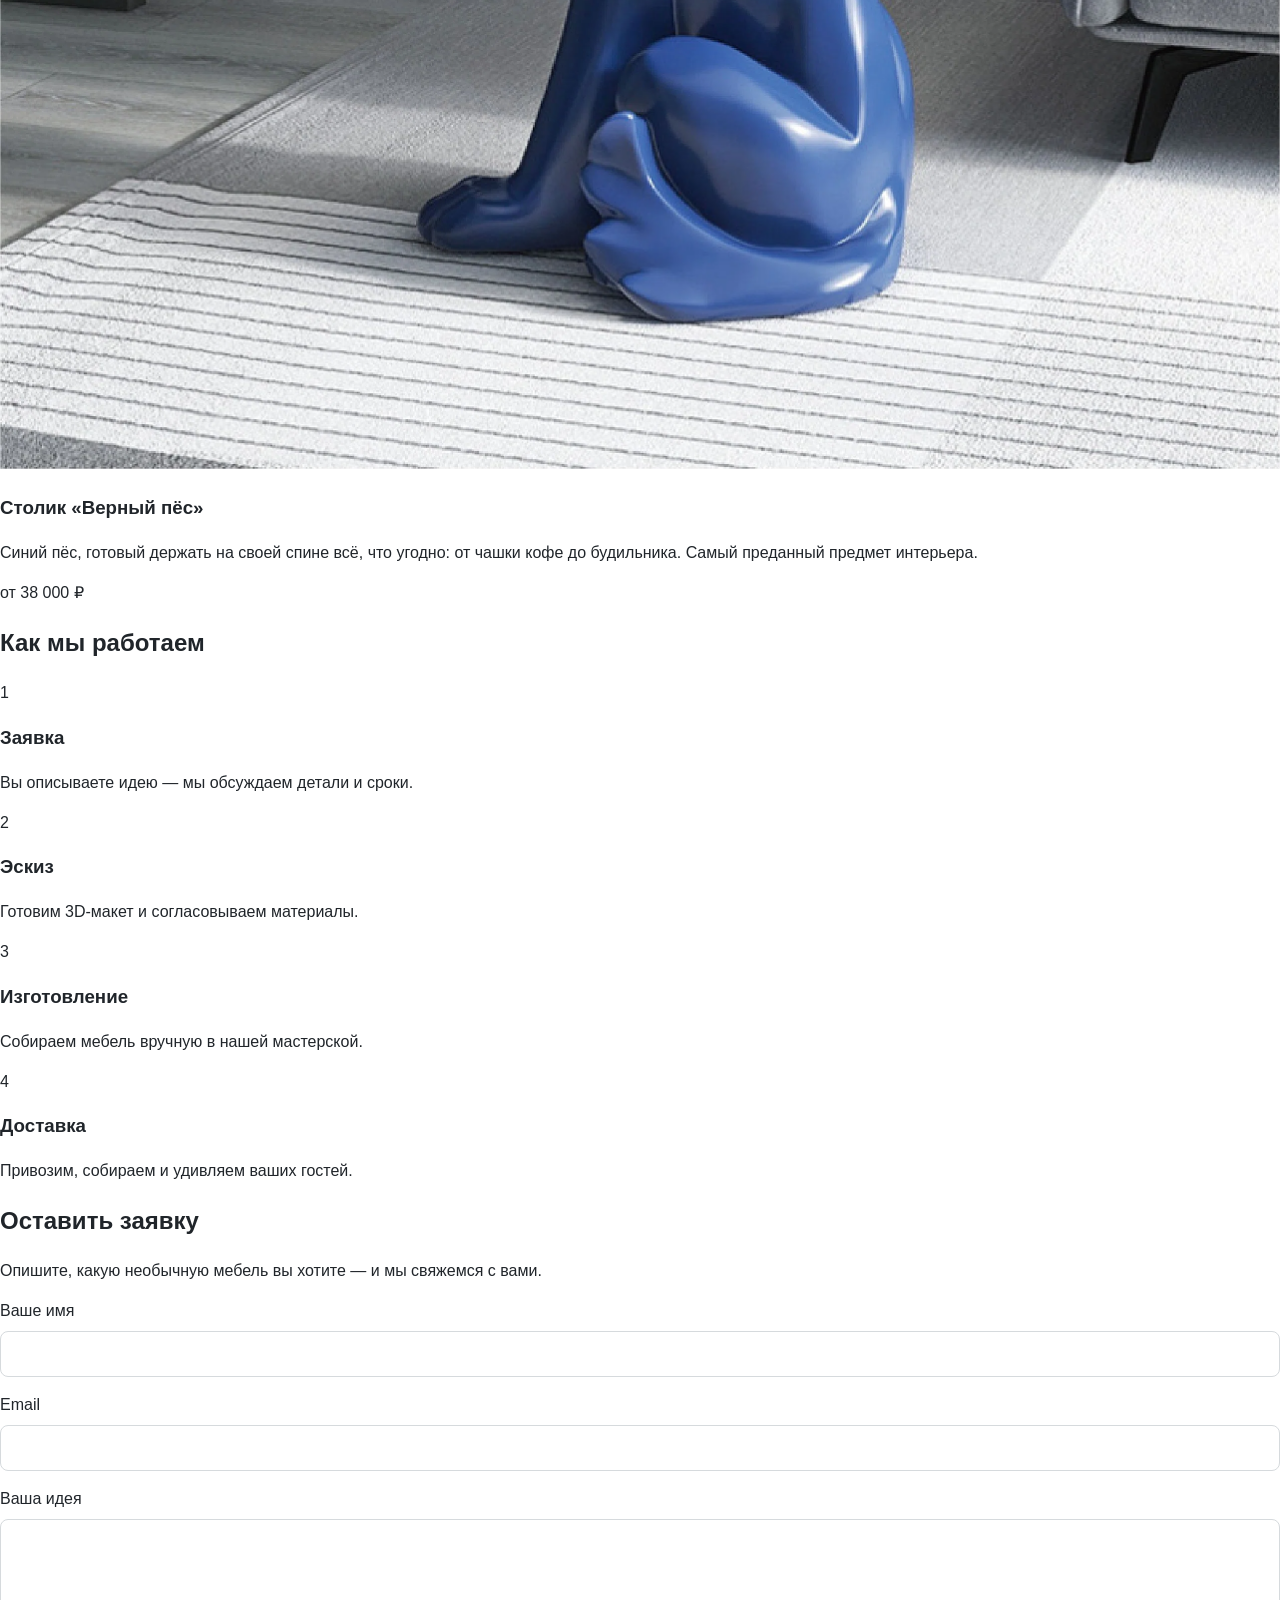
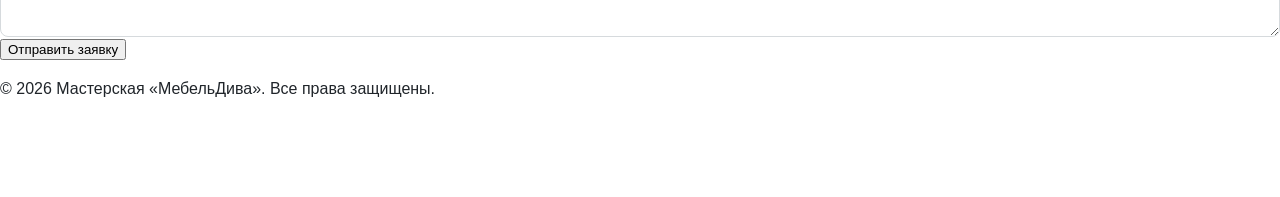
==== commit a8b1f469: "fix: remove placeholders from form" ====
--- a/index.html
+++ b/index.html
@@ -140,15 +140,15 @@
     <section class="order">
       <h2>Оставить заявку</h2>
       <p>Опишите, какую необычную мебель вы хотите — и мы свяжемся с вами.</p>
-      <form class="order-form" action="#" method="post">
+            <form class="order-form" action="#" method="post">
         <label for="name">Ваше имя</label>
-        <input type="text" id="name" name="name" placeholder="Анна" required>
+        <input type="text" id="name" name="name" required>
 
         <label for="email">Email</label>
-        <input type="email" id="email" name="email" placeholder="anna@example.com" required>
+        <input type="email" id="email" name="email" required>
 
         <label for="idea">Ваша идея</label>
-        <textarea id="idea" name="idea" rows="4" placeholder="Хочу кресло в виде облака..." required></textarea>
+        <textarea id="idea" name="idea" rows="4" required></textarea>
 
         <button type="submit">Отправить заявку</button>
       </form>
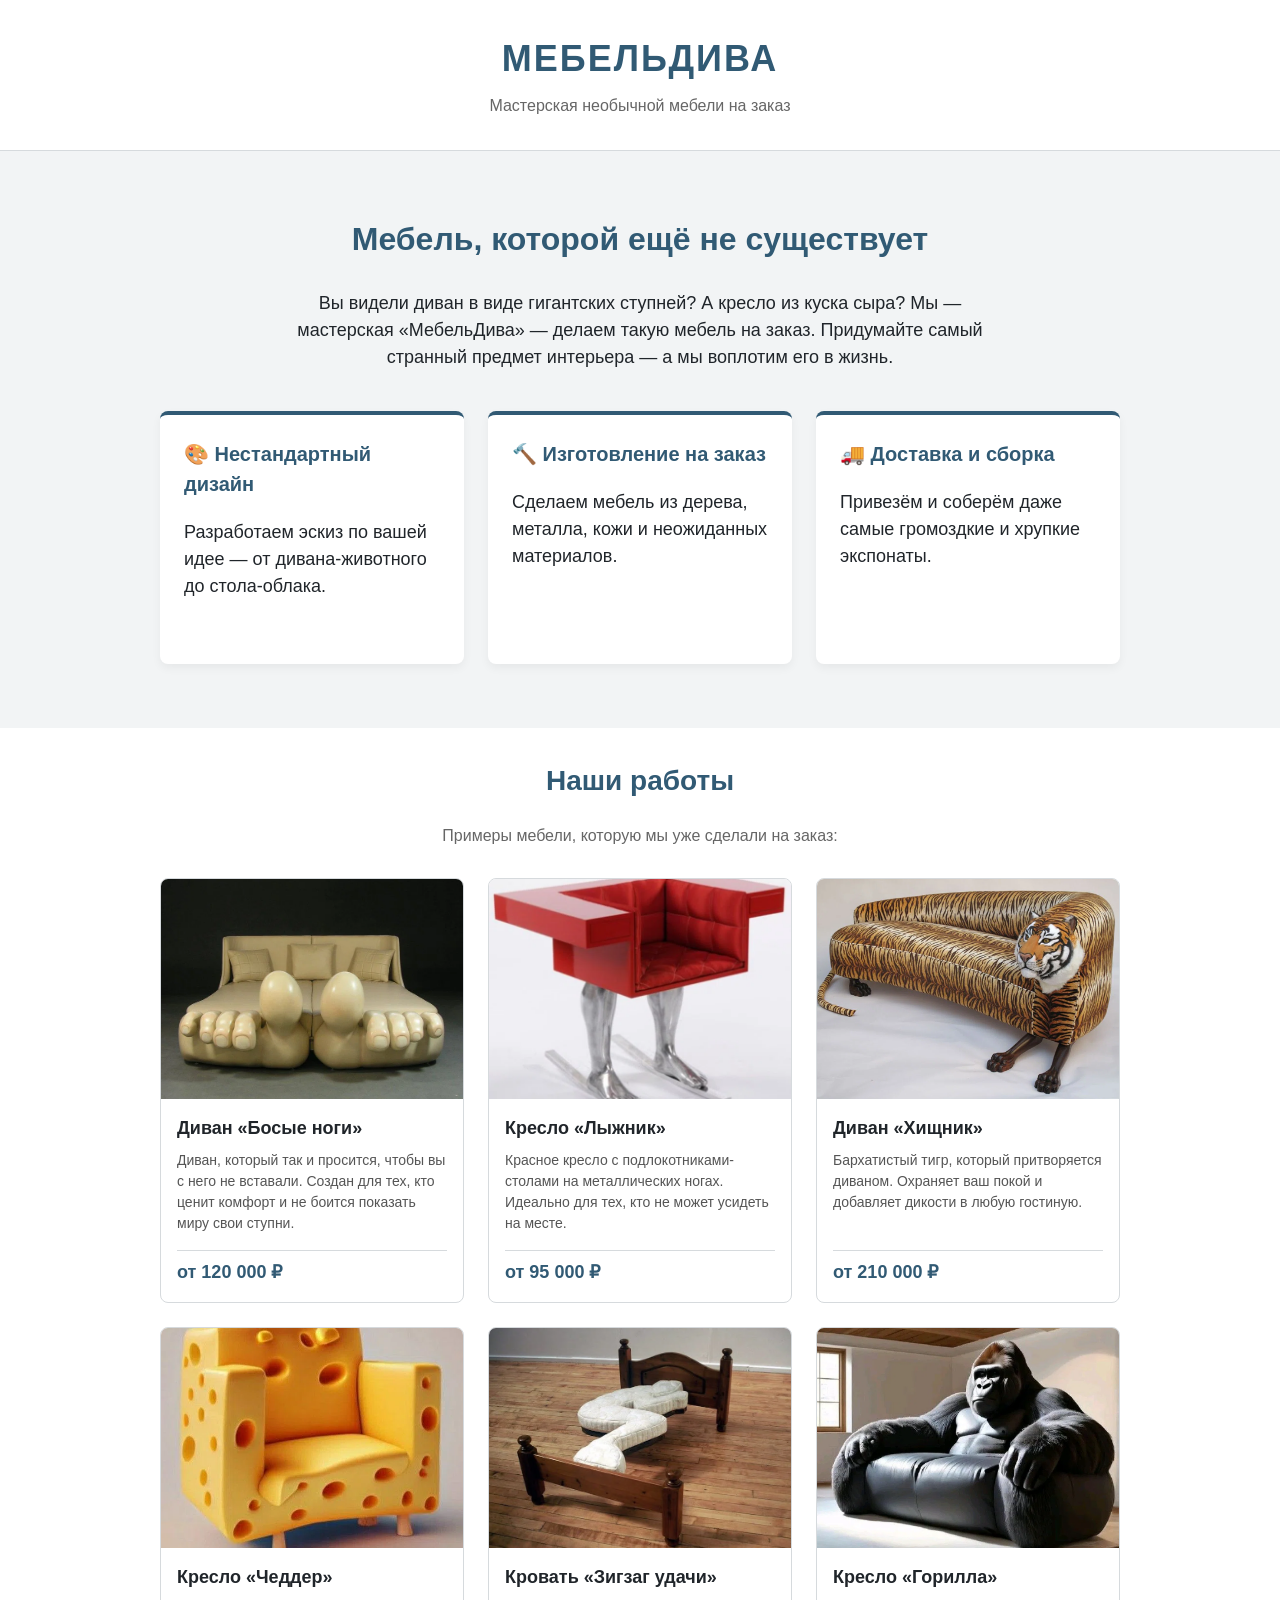
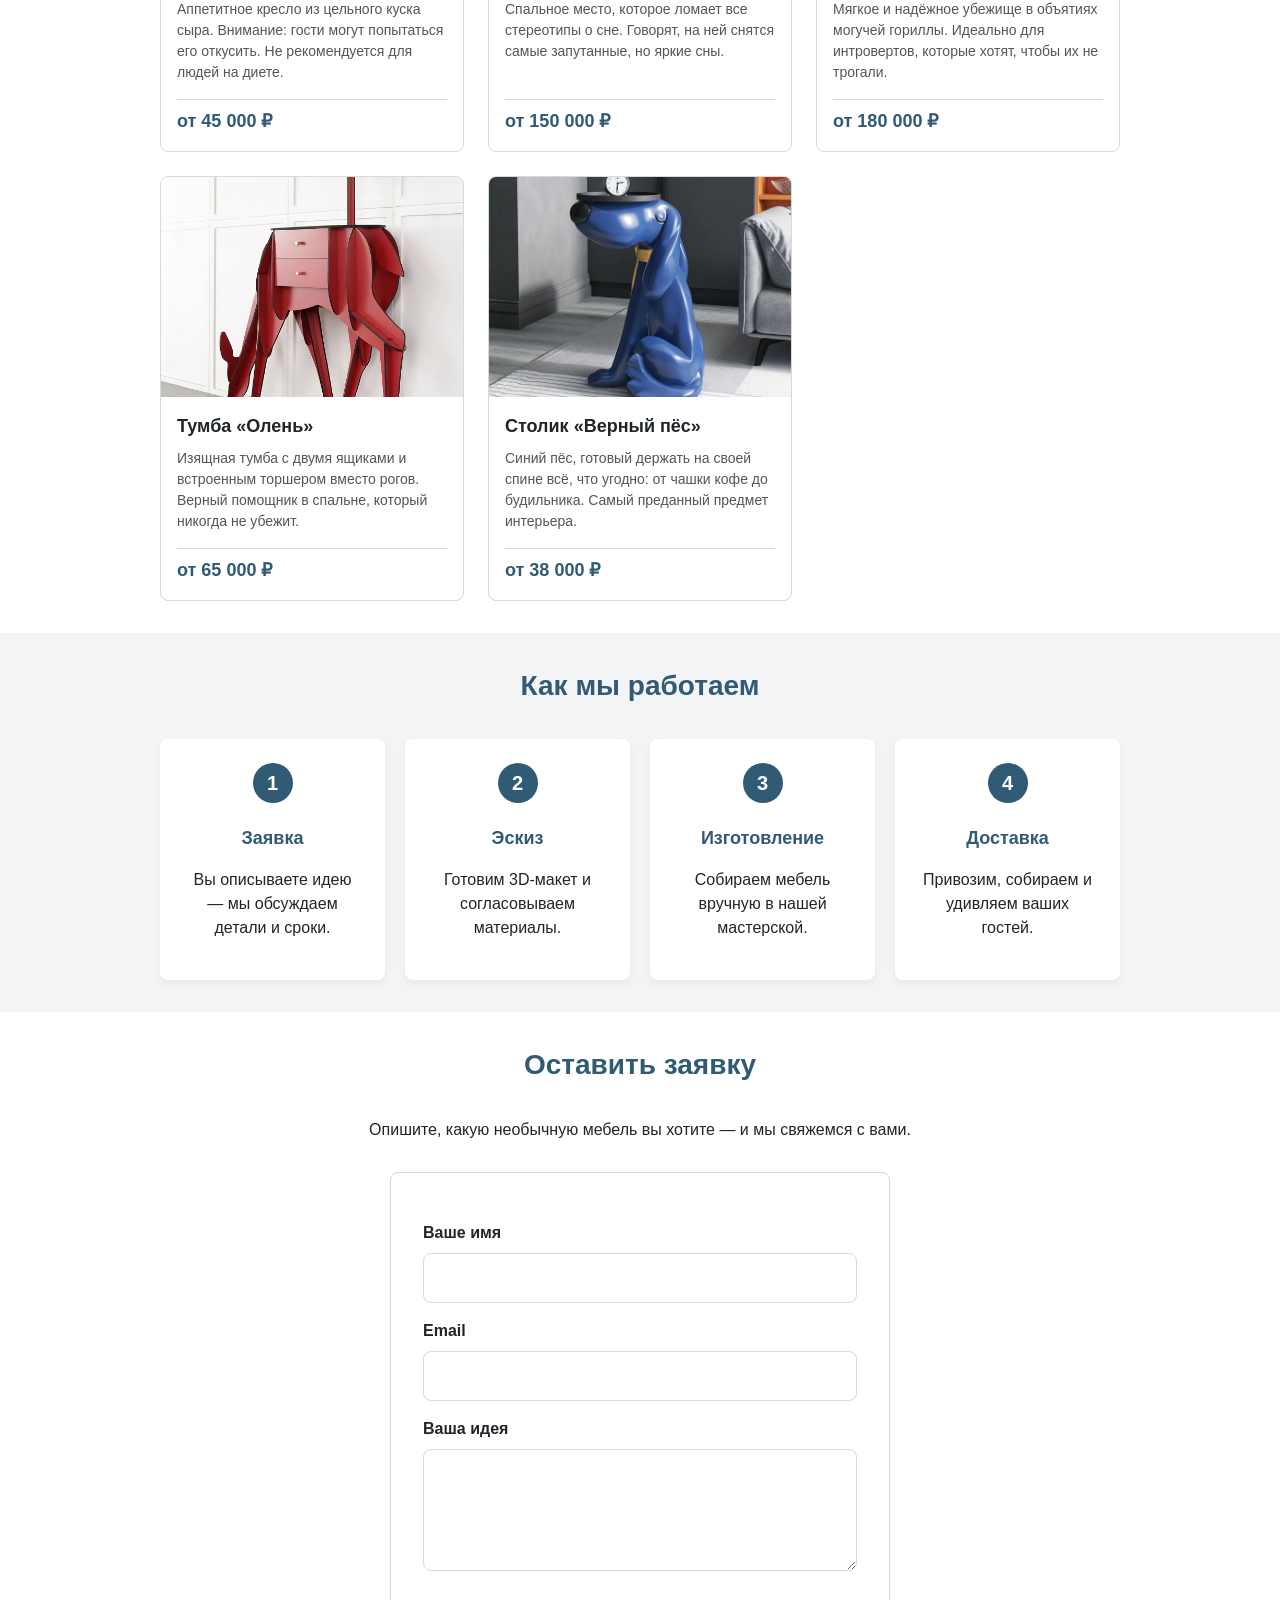
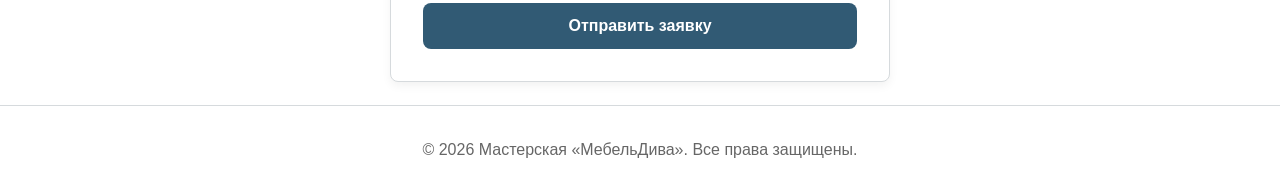
==== commit 2cb02412: "layout: final fix for header, services and 3-column grid" ====
--- a/index.html
+++ b/index.html
@@ -7,156 +7,170 @@
   <link rel="stylesheet" href="css/style.css">
 </head>
 <body>
-  <header>
-    <h1>МебельДива</h1>
-    <p class="subtitle">Мастерская необычной мебели на заказ</p>
+  <header class="site-header">
+    <div class="container">
+      <a href="#" class="logo">МебельДива</a>
+      <p class="subtitle">Мастерская необычной мебели на заказ</p>
+    </div>
   </header>
 
   <main>
     <!-- Услуги -->
     <section class="hero">
-      <h2>Мебель, которой ещё не существует</h2>
-      <p>
-        Вы видели диван в виде гигантских ступней? А кресло из куска сыра?
-        Мы — мастерская «МебельДива» — делаем такую мебель на заказ.
-        Придумайте самый странный предмет интерьера — а мы воплотим его в жизнь.
-      </p>
-      <div class="services">
-        <div class="service-card">
-          <h3>🎨 Нестандартный дизайн</h3>
-          <p>Разработаем эскиз по вашей идее — от дивана-животного до стола-облака.</p>
-        </div>
-        <div class="service-card">
-          <h3>🔨 Изготовление на заказ</h3>
-          <p>Сделаем мебель из дерева, металла, кожи и неожиданных материалов.</p>
-        </div>
-        <div class="service-card">
-          <h3>🚚 Доставка и сборка</h3>
-          <p>Привезём и соберём даже самые громоздкие и хрупкие экспонаты.</p>
+      <div class="container">
+        <h2>Мебель, которой ещё не существует</h2>
+        <p>
+          Вы видели диван в виде гигантских ступней? А кресло из куска сыра?
+          Мы — мастерская «МебельДива» — делаем такую мебель на заказ.
+          Придумайте самый странный предмет интерьера — а мы воплотим его в жизнь.
+        </p>
+        
+        <div class="services">
+          <div class="service-card">
+            <h3>🎨 Нестандартный дизайн</h3>
+            <p>Разработаем эскиз по вашей идее — от дивана-животного до стола-облака.</p>
+          </div>
+          <div class="service-card">
+            <h3>🔨 Изготовление на заказ</h3>
+            <p>Сделаем мебель из дерева, металла, кожи и неожиданных материалов.</p>
+          </div>
+          <div class="service-card">
+            <h3>🚚 Доставка и сборка</h3>
+            <p>Привезём и соберём даже самые громоздкие и хрупкие экспонаты.</p>
+          </div>
         </div>
       </div>
     </section>
 
     <!-- Портфолио -->
-    <section class="gallery">
-      <h2>Наши работы</h2>
-      <p class="gallery-intro">Примеры мебели, которую мы уже сделали на заказ:</p>
+    <section class="section">
+      <div class="container">
+        <h2>Наши работы</h2>
+        <p class="gallery-intro">Примеры мебели, которую мы уже сделали на заказ:</p>
 
-      <div class="gallery-grid">
-        <!-- 1 -->
-        <article class="item-card">
-          <img src="images/item-1.jpg" alt="Диван в виде гигантских ступней">
-          <h3>Диван «Босые ноги»</h3>
-          <p class="desc">Диван, который так и просится, чтобы вы с него не вставали. Создан для тех, кто ценит комфорт и не боится показать миру свои ступни.</p>
-          <p class="price">от 120 000 ₽</p>
-        </article>
+        <div class="gallery-grid">
+          <!-- 1 -->
+          <article class="item-card">
+            <img src="images/item-1.jpg" alt="Диван в виде гигантских ступней">
+            <h3>Диван «Босые ноги»</h3>
+            <p class="desc">Диван, который так и просится, чтобы вы с него не вставали. Создан для тех, кто ценит комфорт и не боится показать миру свои ступни.</p>
+            <p class="price">от 120 000 ₽</p>
+          </article>
 
-        <!-- 2 -->
-        <article class="item-card">
-          <img src="images/item-2.jpg" alt="Красное кресло на металлических ногах">
-          <h3>Кресло «Лыжник»</h3>
-          <p class="desc">Красное кресло с подлокотниками-столами на металлических ногах. Идеально для тех, кто не может усидеть на месте и всегда готов к спуску с горы.</p>
-          <p class="price">от 95 000 ₽</p>
-        </article>
+          <!-- 2 -->
+          <article class="item-card">
+            <img src="images/item-2.jpg" alt="Красное кресло на металлических ногах">
+            <h3>Кресло «Лыжник»</h3>
+            <p class="desc">Красное кресло с подлокотниками-столами на металлических ногах. Идеально для тех, кто не может усидеть на месте.</p>
+            <p class="price">от 95 000 ₽</p>
+          </article>
 
-        <!-- 3 -->
-        <article class="item-card">
-          <img src="images/item-3.jpg" alt="Диван с тигриным окрасом и головой тигра">
-          <h3>Диван «Хищник»</h3>
-          <p class="desc">Бархатистый тигр, который притворяется диваном. Охраняет ваш покой и добавляет дикости в любую гостиную.</p>
-          <p class="price">от 210 000 ₽</p>
-        </article>
+          <!-- 3 -->
+          <article class="item-card">
+            <img src="images/item-3.jpg" alt="Диван с тигриным окрасом и головой тигра">
+            <h3>Диван «Хищник»</h3>
+            <p class="desc">Бархатистый тигр, который притворяется диваном. Охраняет ваш покой и добавляет дикости в любую гостиную.</p>
+            <p class="price">от 210 000 ₽</p>
+          </article>
 
-        <!-- 4 -->
-        <article class="item-card">
-          <img src="images/item-4.jpg" alt="Желтое кресло в виде куска сыра">
-          <h3>Кресло «Чеддер»</h3>
-          <p class="desc">Аппетитное кресло из цельного куска сыра. Внимание: гости могут попытаться его откусить. Не рекомендуется для людей на диете.</p>
-          <p class="price">от 45 000 ₽</p>
-        </article>
+          <!-- 4 -->
+          <article class="item-card">
+            <img src="images/item-4.jpg" alt="Желтое кресло в виде куска сыра">
+            <h3>Кресло «Чеддер»</h3>
+            <p class="desc">Аппетитное кресло из цельного куска сыра. Внимание: гости могут попытаться его откусить. Не рекомендуется для людей на диете.</p>
+            <p class="price">от 45 000 ₽</p>
+          </article>
 
-        <!-- 5 -->
-        <article class="item-card">
-          <img src="images/item-5.jpg" alt="Кровать в форме зигзага">
-          <h3>Кровать «Зигзаг удачи»</h3>
-          <p class="desc">Спальное место, которое ломает все стереотипы о сне. Говорят, на ней снятся самые запутанные, но яркие сны.</p>
-          <p class="price">от 150 000 ₽</p>
-        </article>
+          <!-- 5 -->
+          <article class="item-card">
+            <img src="images/item-5.jpg" alt="Кровать в форме зигзага">
+            <h3>Кровать «Зигзаг удачи»</h3>
+            <p class="desc">Спальное место, которое ломает все стереотипы о сне. Говорят, на ней снятся самые запутанные, но яркие сны.</p>
+            <p class="price">от 150 000 ₽</p>
+          </article>
 
-        <!-- 6 -->
-        <article class="item-card">
-          <img src="images/item-6.jpg" alt="Кресло в виде гориллы">
-          <h3>Кресло «Горилла»</h3>
-          <p class="desc">Мягкое и надёжное убежище в объятиях могучей гориллы. Идеально для интровертов, которые хотят, чтобы их не трогали.</p>
-          <p class="price">от 180 000 ₽</p>
-        </article>
+          <!-- 6 -->
+          <article class="item-card">
+            <img src="images/item-6.jpg" alt="Кресло в виде гориллы">
+            <h3>Кресло «Горилла»</h3>
+            <p class="desc">Мягкое и надёжное убежище в объятиях могучей гориллы. Идеально для интровертов, которые хотят, чтобы их не трогали.</p>
+            <p class="price">от 180 000 ₽</p>
+          </article>
 
-        <!-- 7 -->
-        <article class="item-card">
-          <img src="images/item-7.jpg" alt="Красная тумба в виде оленя">
-          <h3>Тумба «Олень»</h3>
-          <p class="desc">Изящная тумба с двумя ящиками и встроенным торшером вместо рогов. Верный помощник в спальне, который никогда не убежит.</p>
-          <p class="price">от 65 000 ₽</p>
-        </article>
+          <!-- 7 -->
+          <article class="item-card">
+            <img src="images/item-7.jpg" alt="Красная тумба в виде оленя">
+            <h3>Тумба «Олень»</h3>
+            <p class="desc">Изящная тумба с двумя ящиками и встроенным торшером вместо рогов. Верный помощник в спальне, который никогда не убежит.</p>
+            <p class="price">от 65 000 ₽</p>
+          </article>
 
-        <!-- 8 -->
-        <article class="item-card">
-          <img src="images/item-8.jpg" alt="Синий столик в виде собаки">
-          <h3>Столик «Верный пёс»</h3>
-          <p class="desc">Синий пёс, готовый держать на своей спине всё, что угодно: от чашки кофе до будильника. Самый преданный предмет интерьера.</p>
-          <p class="price">от 38 000 ₽</p>
-        </article>
+          <!-- 8 -->
+          <article class="item-card">
+            <img src="images/item-8.jpg" alt="Синий столик в виде собаки">
+            <h3>Столик «Верный пёс»</h3>
+            <p class="desc">Синий пёс, готовый держать на своей спине всё, что угодно: от чашки кофе до будильника. Самый преданный предмет интерьера.</p>
+            <p class="price">от 38 000 ₽</p>
+          </article>
+        </div>
       </div>
     </section>
 
     <!-- Как мы работаем -->
-    <section class="process">
-      <h2>Как мы работаем</h2>
-      <div class="process-steps">
-        <div class="step">
-          <span class="step-number">1</span>
-          <h3>Заявка</h3>
-          <p>Вы описываете идею — мы обсуждаем детали и сроки.</p>
-        </div>
-        <div class="step">
-          <span class="step-number">2</span>
-          <h3>Эскиз</h3>
-          <p>Готовим 3D-макет и согласовываем материалы.</p>
-        </div>
-        <div class="step">
-          <span class="step-number">3</span>
-          <h3>Изготовление</h3>
-          <p>Собираем мебель вручную в нашей мастерской.</p>
-        </div>
-        <div class="step">
-          <span class="step-number">4</span>
-          <h3>Доставка</h3>
-          <p>Привозим, собираем и удивляем ваших гостей.</p>
+    <section class="section section--muted">
+      <div class="container">
+        <h2>Как мы работаем</h2>
+        <div class="process-steps">
+          <div class="step">
+            <span class="step-number">1</span>
+            <h3>Заявка</h3>
+            <p>Вы описываете идею — мы обсуждаем детали и сроки.</p>
+          </div>
+          <div class="step">
+            <span class="step-number">2</span>
+            <h3>Эскиз</h3>
+            <p>Готовим 3D-макет и согласовываем материалы.</p>
+          </div>
+          <div class="step">
+            <span class="step-number">3</span>
+            <h3>Изготовление</h3>
+            <p>Собираем мебель вручную в нашей мастерской.</p>
+          </div>
+          <div class="step">
+            <span class="step-number">4</span>
+            <h3>Доставка</h3>
+            <p>Привозим, собираем и удивляем ваших гостей.</p>
+          </div>
         </div>
       </div>
     </section>
 
     <!-- Форма заявки -->
-    <section class="order">
-      <h2>Оставить заявку</h2>
-      <p>Опишите, какую необычную мебель вы хотите — и мы свяжемся с вами.</p>
-            <form class="order-form" action="#" method="post">
-        <label for="name">Ваше имя</label>
-        <input type="text" id="name" name="name" required>
+    <section class="section">
+      <div class="container">
+        <h2>Оставить заявку</h2>
+        <p style="text-align: center; margin-bottom: 30px;">Опишите, какую необычную мебель вы хотите — и мы свяжемся с вами.</p>
+        
+        <form class="order-form" action="#" method="post">
+          <label for="name">Ваше имя</label>
+          <input type="text" id="name" name="name" required>
 
-        <label for="email">Email</label>
-        <input type="email" id="email" name="email" required>
+          <label for="email">Email</label>
+          <input type="email" id="email" name="email" required>
 
-        <label for="idea">Ваша идея</label>
-        <textarea id="idea" name="idea" rows="4" required></textarea>
+          <label for="idea">Ваша идея</label>
+          <textarea id="idea" name="idea" rows="4" required></textarea>
 
-        <button type="submit">Отправить заявку</button>
-      </form>
+          <button type="submit">Отправить заявку</button>
+        </form>
+      </div>
     </section>
   </main>
 
-  <footer>
-    <p>&copy; 2026 Мастерская «МебельДива». Все права защищены.</p>
+  <footer class="site-footer">
+    <div class="container">
+      <p>&copy; 2026 Мастерская «МебельДива». Все права защищены.</p>
+    </div>
   </footer>
 </body>
 </html>
--- a/css/style.css
+++ b/css/style.css
@@ -36,55 +36,47 @@
   margin: 0 auto;
 }
 
+/* Шапка */
 .site-header {
-  padding: var(--space-md) 0;
+  padding: var(--space-lg) 0;
   border-bottom: 1px solid var(--color-border);
+  text-align: center;
 }
 
 .logo {
   display: block;
-  margin-bottom: var(--space-md);
-  color: var(--color-text);
-  font-size: 24px;
-  font-weight: 700;
+  margin-bottom: var(--space-sm);
+  color: var(--color-primary);
+  font-size: 36px;
+  font-weight: 900;
   text-decoration: none;
-}
-
-.site-nav__list {
-  display: flex;
-  gap: var(--space-md);
+  text-transform: uppercase;
+  letter-spacing: 2px;
+}
+
+.subtitle {
+  color: #666;
   margin: 0;
-  padding: 0;
-  list-style: none;
-}
-
-.site-nav a,
-.breadcrumbs a {
-  color: var(--color-primary);
-}
-
-.site-nav a:hover,
-.breadcrumbs a:hover {
-  color: var(--color-primary-dark);
-}
-
-.site-nav a:focus-visible,
-.breadcrumbs a:focus-visible,
-.button:focus-visible,
-input:focus-visible,
-select:focus-visible,
-textarea:focus-visible {
-  outline: 2px solid var(--color-primary);
-  outline-offset: 3px;
-}
-
+  font-size: 16px;
+}
+
+/* Секции */
 .hero {
   padding: 64px 0;
   background: var(--color-muted);
+  text-align: center;
+}
+
+.hero h2 {
+  color: var(--color-primary);
+  font-size: 32px;
+  margin-top: 0;
 }
 
 .hero p {
-  max-width: 650px;
+  max-width: 700px;
+  margin: 0 auto 40px;
+  font-size: 18px;
 }
 
 .section {
@@ -95,116 +87,180 @@
   background: var(--color-muted);
 }
 
-.product-card {
-  width: 360px;
-  max-width: 100%;
-  margin-top: var(--space-md);
+.section h2 {
+  text-align: center;
+  color: var(--color-primary);
+  margin-top: 0;
+  margin-bottom: var(--space-lg);
+  font-size: 28px;
+}
+
+/* Услуги */
+.services {
+  display: grid;
+  grid-template-columns: repeat(3, 1fr);
+  gap: 24px;
+  margin-top: 40px;
+}
+
+.service-card {
+  background: var(--color-white);
+  padding: 24px;
+  border-radius: var(--radius);
+  border-top: 4px solid var(--color-primary);
+  box-shadow: 0 4px 10px rgba(0,0,0,0.05);
+  text-align: left;
+}
+
+.service-card h3 {
+  margin-top: 0;
+  color: var(--color-primary);
+  font-size: 20px;
+}
+
+/* Сетка портфолио (3 в ряд) */
+.gallery-intro {
+  color: #666;
+  text-align: center;
+  margin-top: -10px;
+  margin-bottom: 30px;
+}
+
+.gallery-grid {
+  display: grid;
+  grid-template-columns: repeat(3, 1fr);
+  gap: 24px;
+}
+
+/* Карточка товара */
+.item-card {
+  background: var(--color-white);
+  border: 1px solid var(--color-border);
+  border-radius: var(--radius);
   overflow: hidden;
-  border: 1px solid var(--color-border);
-  border-radius: var(--radius);
-  background: var(--color-white);
-}
-
-.product-card__image {
-  display: block;
+  display: flex;
+  flex-direction: column;
+  transition: transform 0.2s ease, box-shadow 0.2s ease;
+}
+
+.item-card:hover {
+  transform: translateY(-4px);
+  box-shadow: 0 6px 15px rgba(0, 0, 0, 0.1);
+}
+
+.item-card img {
   width: 100%;
   height: 220px;
   object-fit: cover;
   background: var(--color-muted);
 }
 
-.product-card__content {
-  padding: var(--space-md);
-}
-
-.product-card__title {
-  margin-top: 0;
-}
-
-.product-card__price {
-  font-size: 20px;
+.item-card h3 {
+  margin: var(--space-md) var(--space-md) var(--space-sm);
+  font-size: 18px;
+  color: var(--color-text);
+}
+
+.item-card .desc {
+  margin: 0 var(--space-md) var(--space-md);
+  font-size: 14px;
+  color: #555;
+  flex-grow: 1;
+}
+
+.item-card .price {
+  margin: 0 var(--space-md) var(--space-md);
+  padding-top: var(--space-sm);
+  border-top: 1px solid var(--color-border);
+  font-size: 18px;
   font-weight: 700;
-}
-
-.button {
+  color: var(--color-primary);
+}
+
+/* Как мы работаем */
+.process-steps {
+  display: grid;
+  grid-template-columns: repeat(4, 1fr);
+  gap: 20px;
+}
+
+.step {
+  background: var(--color-white);
+  padding: 24px;
+  border-radius: var(--radius);
+  text-align: center;
+  box-shadow: 0 4px 10px rgba(0,0,0,0.05);
+}
+
+.step-number {
   display: inline-block;
-  padding: 10px 16px;
-  border: 1px solid var(--color-primary);
-  border-radius: var(--radius);
+  width: 40px;
+  height: 40px;
+  line-height: 40px;
+  border-radius: 50%;
   background: var(--color-primary);
   color: var(--color-white);
-  font: inherit;
-  text-decoration: none;
-  cursor: pointer;
-}
-
-.button:hover {
-  background: var(--color-primary-dark);
-}
-
-.button--secondary {
-  background: var(--color-white);
-  color: var(--color-primary);
-}
-
-.breadcrumbs {
-  margin-bottom: var(--space-md);
-}
-
-.catalog-note,
-.contact-box {
-  margin: var(--space-md) 0 var(--space-lg);
-  padding: var(--space-md);
-  border-left: 4px solid var(--color-primary);
-  background: var(--color-muted);
-}
-
-.order-dialog {
-  width: 420px;
-  max-width: 90%;
-  border: 0;
-  border-radius: var(--radius);
-}
-
-.order-dialog::backdrop {
-  background: rgb(0 0 0 / 45%);
-}
-
-.order-form label:not(.checkbox-label) {
-  display: block;
+  font-weight: bold;
+  font-size: 20px;
+  margin-bottom: 12px;
+}
+
+.step h3 {
+  margin: 10px 0;
+  font-size: 18px;
+  color: var(--color-primary);
+}
+
+/* Форма заявки */
+.order-form {
+  display: flex;
+  flex-direction: column;
+  max-width: 500px;
+  margin: 0 auto;
+  background: var(--color-white);
+  padding: var(--space-lg);
+  border: 1px solid var(--color-border);
+  border-radius: var(--radius);
+  box-shadow: 0 4px 10px rgba(0,0,0,0.05);
+}
+
+.order-form label {
   margin-top: var(--space-md);
   margin-bottom: var(--space-sm);
-}
-
-.order-form input:not([type="checkbox"]),
-.order-form select,
+  font-weight: bold;
+}
+
+.order-form input,
 .order-form textarea {
-  display: block;
+  padding: 12px;
+  border: 1px solid var(--color-border);
+  border-radius: var(--radius);
+  font: inherit;
   width: 100%;
-  padding: 10px;
-  border: 1px solid var(--color-border);
-  border-radius: var(--radius);
-  font: inherit;
-}
-
-.checkbox-label {
-  display: block;
-  margin: var(--space-md) 0;
-}
-
-.form-actions {
-  margin-top: var(--space-md);
-}
-
-.form-actions .button {
-  margin-right: var(--space-sm);
-}
-
-.form-message {
-  padding: var(--space-sm);
-  background: var(--color-muted);
-}
-
+}
+
+.order-form input:focus,
+.order-form textarea:focus {
+  outline: 2px solid var(--color-primary);
+}
+
+.order-form button {
+  margin-top: var(--space-lg);
+  padding: 14px;
+  background: var(--color-primary);
+  color: var(--color-white);
+  border: none;
+  border-radius: var(--radius);
+  font-size: 16px;
+  font-weight: bold;
+  cursor: pointer;
+}
+
+.order-form button:hover {
+  background: var(--color-primary-dark);
+}
+
+/* Подвал */
 .site-footer {
   position: absolute;
   right: 0;
@@ -213,4 +269,18 @@
   margin-top: var(--space-lg);
   padding: var(--space-md) 0;
   border-top: 1px solid var(--color-border);
-}
+  text-align: center;
+  color: #666;
+}
+
+/* Адаптивность (для планшетов и телефонов) */
+@media (max-width: 900px) {
+  .services { grid-template-columns: 1fr; }
+  .gallery-grid { grid-template-columns: repeat(2, 1fr); }
+  .process-steps { grid-template-columns: repeat(2, 1fr); }
+}
+
+@media (max-width: 600px) {
+  .gallery-grid { grid-template-columns: 1fr; }
+  .process-steps { grid-template-columns: 1fr; }
+}
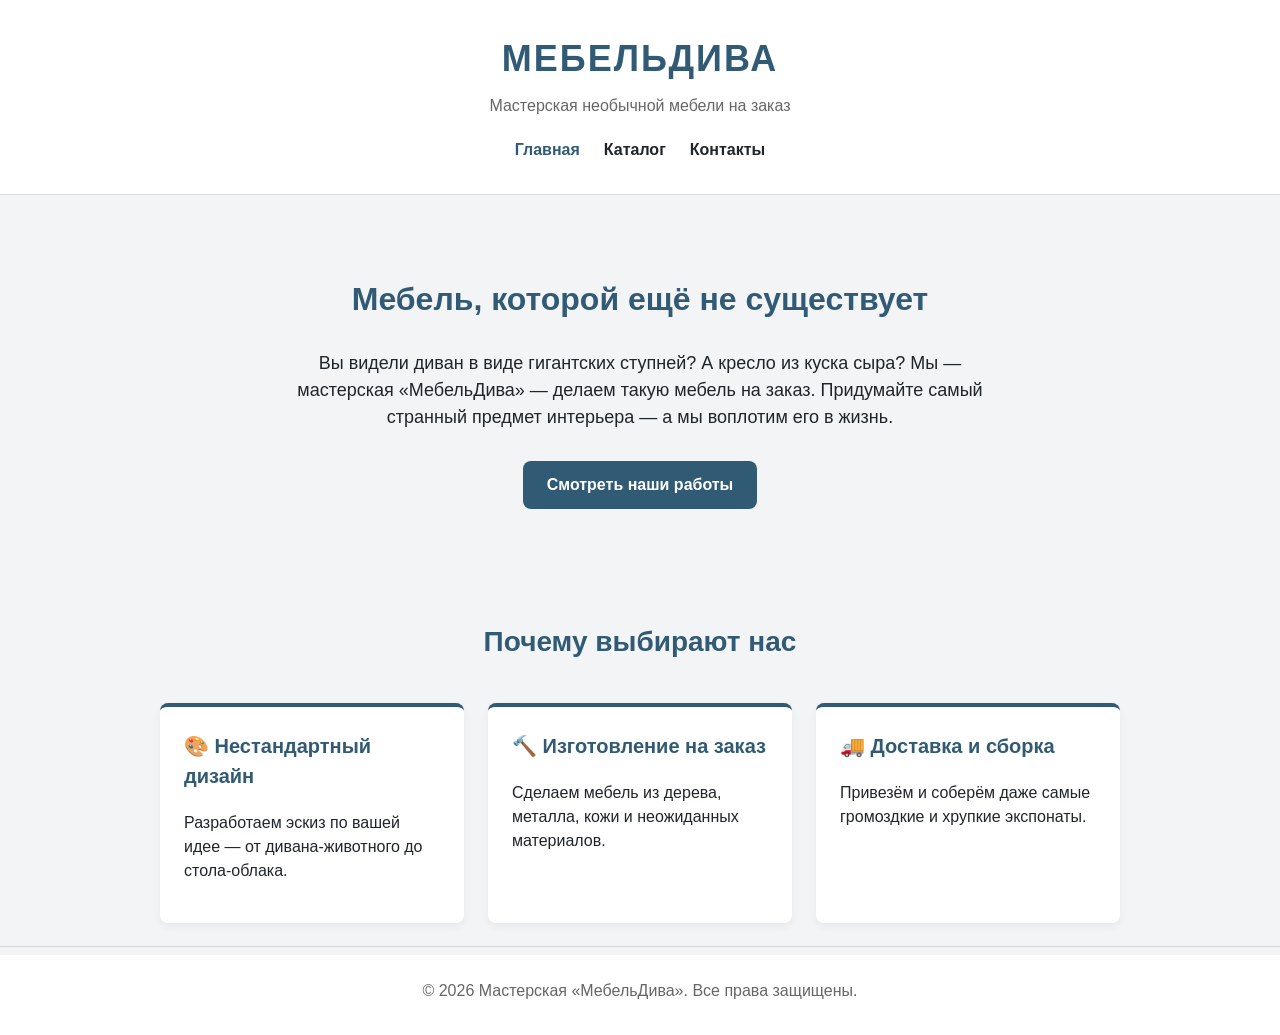
==== commit 4f7a9b6e: "feat: split site into 3 pages with navigation" ====
--- a/index.html
+++ b/index.html
@@ -3,28 +3,40 @@
 <head>
   <meta charset="UTF-8">
   <meta name="viewport" content="width=device-width, initial-scale=1.0">
-  <title>МебельДива — мастерская необычной мебели на заказ</title>
+  <title>МебельДива — Главная</title>
   <link rel="stylesheet" href="css/style.css">
 </head>
 <body>
   <header class="site-header">
     <div class="container">
-      <a href="#" class="logo">МебельДива</a>
+      <a href="index.html" class="logo">МебельДива</a>
       <p class="subtitle">Мастерская необычной мебели на заказ</p>
+      <nav class="site-nav">
+        <ul class="site-nav__list">
+          <li><a href="index.html" class="active">Главная</a></li>
+          <li><a href="catalog.html">Каталог</a></li>
+          <li><a href="contacts.html">Контакты</a></li>
+        </ul>
+      </nav>
     </div>
   </header>
 
   <main>
-    <!-- Услуги -->
-    <section class="hero">
+    <section class="hero" style="padding: 80px 0;">
       <div class="container">
         <h2>Мебель, которой ещё не существует</h2>
-        <p>
+        <p style="margin-bottom: 30px;">
           Вы видели диван в виде гигантских ступней? А кресло из куска сыра?
           Мы — мастерская «МебельДива» — делаем такую мебель на заказ.
           Придумайте самый странный предмет интерьера — а мы воплотим его в жизнь.
         </p>
-        
+        <a href="catalog.html" class="button" style="display: inline-block; padding: 12px 24px; background: var(--color-primary); color: white; text-decoration: none; border-radius: var(--radius); font-weight: bold;">Смотреть наши работы</a>
+      </div>
+    </section>
+
+    <section class="section section--muted">
+      <div class="container">
+        <h2>Почему выбирают нас</h2>
         <div class="services">
           <div class="service-card">
             <h3>🎨 Нестандартный дизайн</h3>
@@ -41,130 +53,6 @@
         </div>
       </div>
     </section>
-
-    <!-- Портфолио -->
-    <section class="section">
-      <div class="container">
-        <h2>Наши работы</h2>
-        <p class="gallery-intro">Примеры мебели, которую мы уже сделали на заказ:</p>
-
-        <div class="gallery-grid">
-          <!-- 1 -->
-          <article class="item-card">
-            <img src="images/item-1.jpg" alt="Диван в виде гигантских ступней">
-            <h3>Диван «Босые ноги»</h3>
-            <p class="desc">Диван, который так и просится, чтобы вы с него не вставали. Создан для тех, кто ценит комфорт и не боится показать миру свои ступни.</p>
-            <p class="price">от 120 000 ₽</p>
-          </article>
-
-          <!-- 2 -->
-          <article class="item-card">
-            <img src="images/item-2.jpg" alt="Красное кресло на металлических ногах">
-            <h3>Кресло «Лыжник»</h3>
-            <p class="desc">Красное кресло с подлокотниками-столами на металлических ногах. Идеально для тех, кто не может усидеть на месте.</p>
-            <p class="price">от 95 000 ₽</p>
-          </article>
-
-          <!-- 3 -->
-          <article class="item-card">
-            <img src="images/item-3.jpg" alt="Диван с тигриным окрасом и головой тигра">
-            <h3>Диван «Хищник»</h3>
-            <p class="desc">Бархатистый тигр, который притворяется диваном. Охраняет ваш покой и добавляет дикости в любую гостиную.</p>
-            <p class="price">от 210 000 ₽</p>
-          </article>
-
-          <!-- 4 -->
-          <article class="item-card">
-            <img src="images/item-4.jpg" alt="Желтое кресло в виде куска сыра">
-            <h3>Кресло «Чеддер»</h3>
-            <p class="desc">Аппетитное кресло из цельного куска сыра. Внимание: гости могут попытаться его откусить. Не рекомендуется для людей на диете.</p>
-            <p class="price">от 45 000 ₽</p>
-          </article>
-
-          <!-- 5 -->
-          <article class="item-card">
-            <img src="images/item-5.jpg" alt="Кровать в форме зигзага">
-            <h3>Кровать «Зигзаг удачи»</h3>
-            <p class="desc">Спальное место, которое ломает все стереотипы о сне. Говорят, на ней снятся самые запутанные, но яркие сны.</p>
-            <p class="price">от 150 000 ₽</p>
-          </article>
-
-          <!-- 6 -->
-          <article class="item-card">
-            <img src="images/item-6.jpg" alt="Кресло в виде гориллы">
-            <h3>Кресло «Горилла»</h3>
-            <p class="desc">Мягкое и надёжное убежище в объятиях могучей гориллы. Идеально для интровертов, которые хотят, чтобы их не трогали.</p>
-            <p class="price">от 180 000 ₽</p>
-          </article>
-
-          <!-- 7 -->
-          <article class="item-card">
-            <img src="images/item-7.jpg" alt="Красная тумба в виде оленя">
-            <h3>Тумба «Олень»</h3>
-            <p class="desc">Изящная тумба с двумя ящиками и встроенным торшером вместо рогов. Верный помощник в спальне, который никогда не убежит.</p>
-            <p class="price">от 65 000 ₽</p>
-          </article>
-
-          <!-- 8 -->
-          <article class="item-card">
-            <img src="images/item-8.jpg" alt="Синий столик в виде собаки">
-            <h3>Столик «Верный пёс»</h3>
-            <p class="desc">Синий пёс, готовый держать на своей спине всё, что угодно: от чашки кофе до будильника. Самый преданный предмет интерьера.</p>
-            <p class="price">от 38 000 ₽</p>
-          </article>
-        </div>
-      </div>
-    </section>
-
-    <!-- Как мы работаем -->
-    <section class="section section--muted">
-      <div class="container">
-        <h2>Как мы работаем</h2>
-        <div class="process-steps">
-          <div class="step">
-            <span class="step-number">1</span>
-            <h3>Заявка</h3>
-            <p>Вы описываете идею — мы обсуждаем детали и сроки.</p>
-          </div>
-          <div class="step">
-            <span class="step-number">2</span>
-            <h3>Эскиз</h3>
-            <p>Готовим 3D-макет и согласовываем материалы.</p>
-          </div>
-          <div class="step">
-            <span class="step-number">3</span>
-            <h3>Изготовление</h3>
-            <p>Собираем мебель вручную в нашей мастерской.</p>
-          </div>
-          <div class="step">
-            <span class="step-number">4</span>
-            <h3>Доставка</h3>
-            <p>Привозим, собираем и удивляем ваших гостей.</p>
-          </div>
-        </div>
-      </div>
-    </section>
-
-    <!-- Форма заявки -->
-    <section class="section">
-      <div class="container">
-        <h2>Оставить заявку</h2>
-        <p style="text-align: center; margin-bottom: 30px;">Опишите, какую необычную мебель вы хотите — и мы свяжемся с вами.</p>
-        
-        <form class="order-form" action="#" method="post">
-          <label for="name">Ваше имя</label>
-          <input type="text" id="name" name="name" required>
-
-          <label for="email">Email</label>
-          <input type="email" id="email" name="email" required>
-
-          <label for="idea">Ваша идея</label>
-          <textarea id="idea" name="idea" rows="4" required></textarea>
-
-          <button type="submit">Отправить заявку</button>
-        </form>
-      </div>
-    </section>
   </main>
 
   <footer class="site-footer">
--- a/css/style.css
+++ b/css/style.css
@@ -283,4 +283,32 @@
 @media (max-width: 600px) {
   .gallery-grid { grid-template-columns: 1fr; }
   .process-steps { grid-template-columns: 1fr; }
+}
+
+/* Навигационное меню */
+.site-nav { margin-top: 20px; }
+.site-nav__list {
+  display: flex; justify-content: center; gap: 24px; margin: 0; padding: 0; list-style: none;
+}
+.site-nav a {
+  color: var(--color-text); text-decoration: none; font-weight: bold; font-size: 16px; transition: color 0.2s;
+}
+.site-nav a:hover, .site-nav a.active { color: var(--color-primary); }
+
+/* Сетка контактов */
+.contact-grid {
+  display: grid; grid-template-columns: 1fr 1fr; gap: 40px;
+}
+.contact-info p { font-size: 18px; margin-bottom: 16px; }
+.contact-info strong { color: var(--color-primary); }
+.map-placeholder {
+  background: var(--color-muted); border: 2px dashed var(--color-border);
+  border-radius: var(--radius); display: flex; align-items: center; justify-content: center;
+  min-height: 300px; color: #888; font-size: 18px;
+}
+
+/* Адаптивность */
+@media (max-width: 768px) {
+  .contact-grid { grid-template-columns: 1fr; }
+  .site-nav__list { flex-wrap: wrap; }
 }
